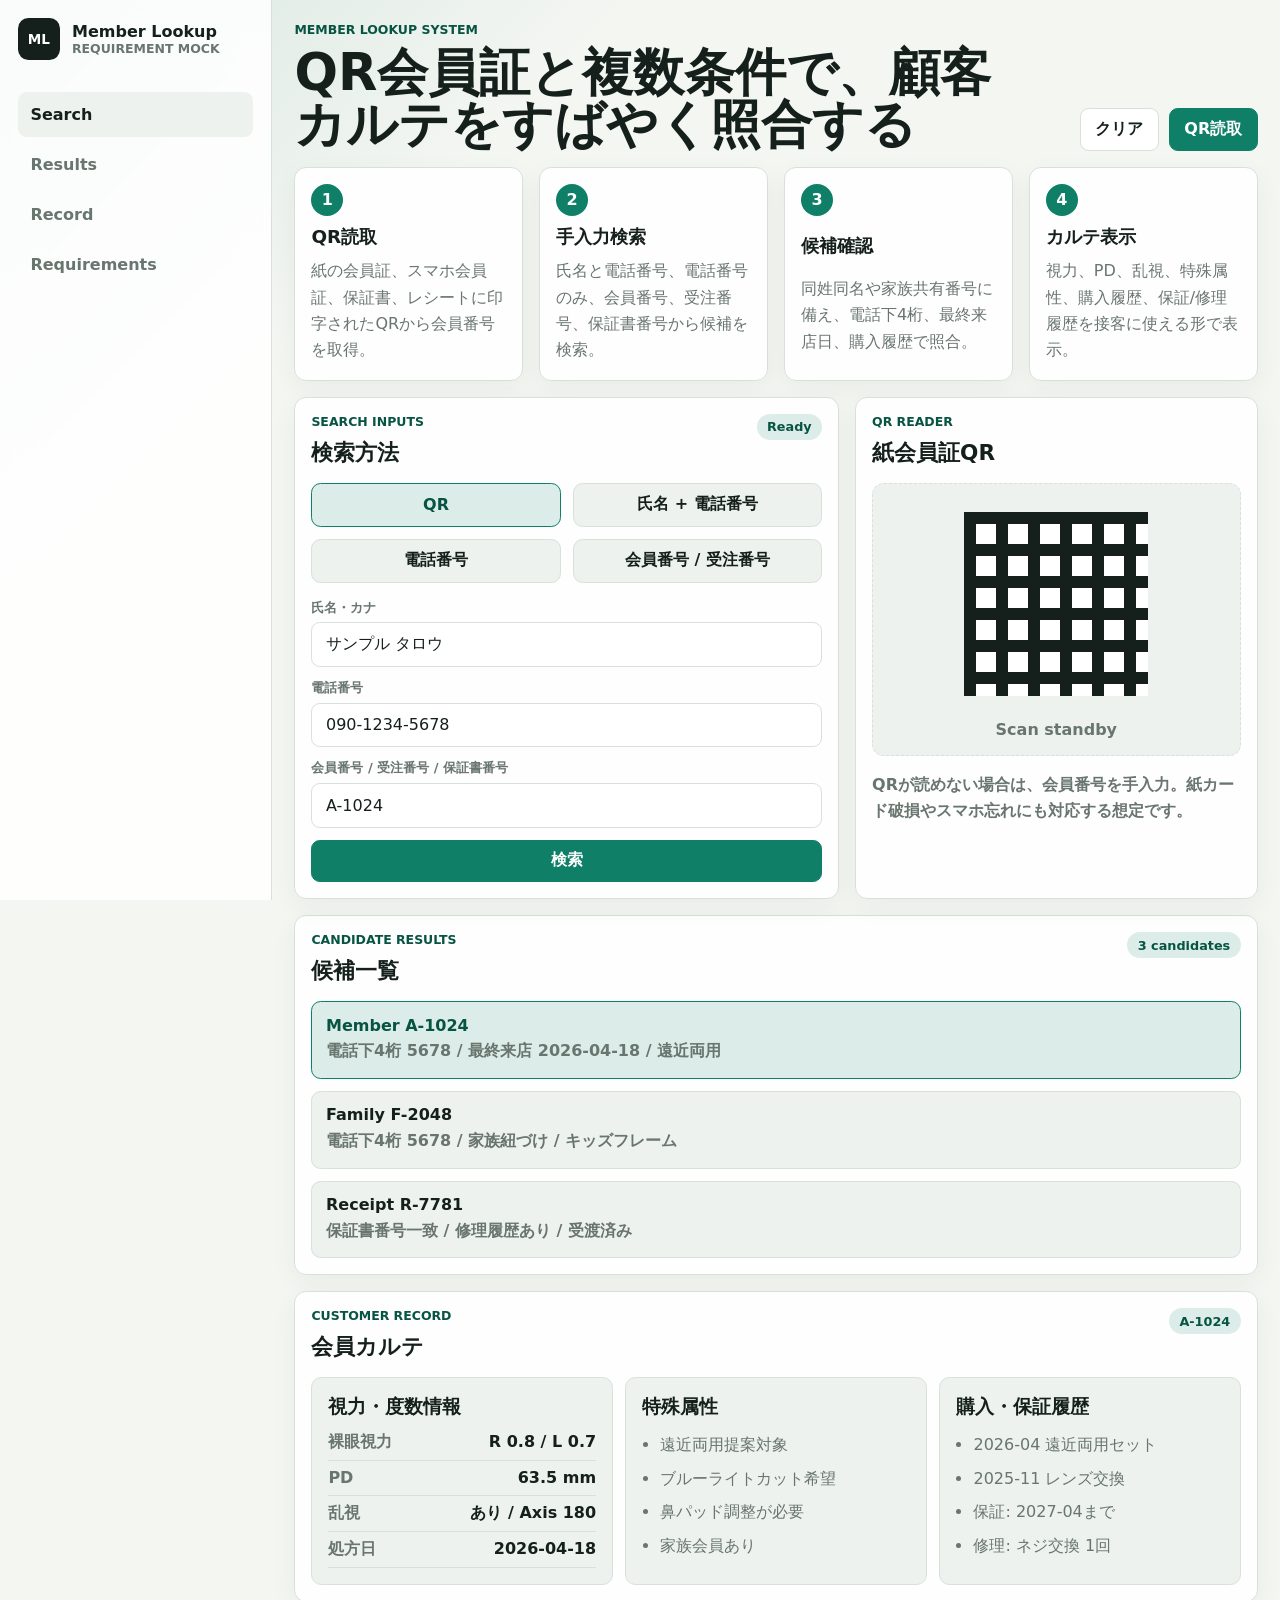
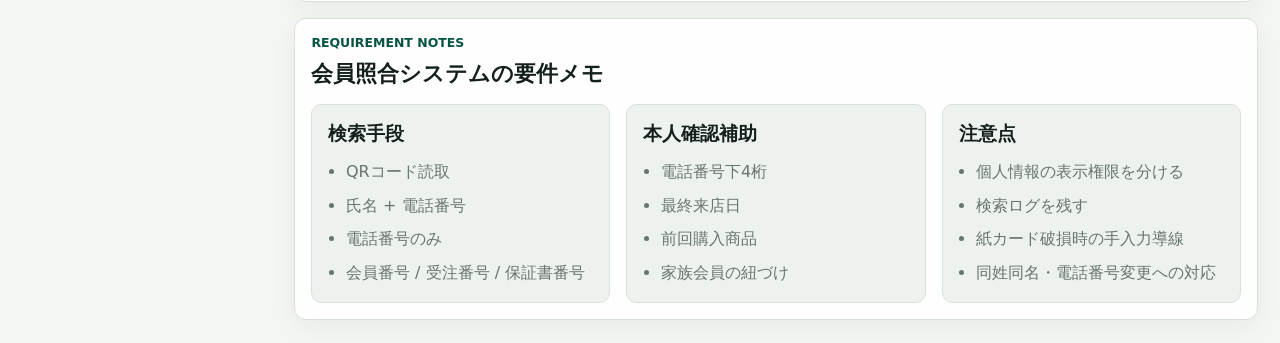
==== demos/member-lookup-system.html @ bf7d35b4 "Add member lookup system detail mock" ====
<!doctype html>
<html lang="ja">
  <head>
    <meta charset="UTF-8" />
    <meta name="viewport" content="width=device-width, initial-scale=1.0" />
    <meta
      name="description"
      content="Member lookup system mock for an optical store."
    />
    <title>Member Lookup System Mock</title>
    <link rel="stylesheet" href="../src/optical-demo.css" />
  </head>
  <body>
    <div class="app-frame">
      <aside class="side-panel">
        <a class="brand" href="optical-inventory.html">
          <span class="brand-mark">ML</span>
          <span>
            <strong>Member Lookup</strong>
            <small>Requirement mock</small>
          </span>
        </a>
        <nav class="side-nav" aria-label="Member lookup navigation">
          <a class="active" href="#search">Search</a>
          <a href="#results">Results</a>
          <a href="#record">Record</a>
          <a href="#requirements">Requirements</a>
        </nav>
      </aside>

      <main class="workspace">
        <header class="topbar detail-topbar">
          <div>
            <p class="eyebrow">Member lookup system</p>
            <h1>QR会員証と複数条件で、顧客カルテをすばやく照合する</h1>
          </div>
          <div class="top-actions">
            <button type="button" class="ghost-button" id="clearSearch">クリア</button>
            <button type="button" class="primary-button" id="scanQr">QR読取</button>
          </div>
        </header>

        <section class="system-flow" aria-label="Lookup flow">
          <article>
            <span>1</span>
            <strong>QR読取</strong>
            <p>紙の会員証、スマホ会員証、保証書、レシートに印字されたQRから会員番号を取得。</p>
          </article>
          <article>
            <span>2</span>
            <strong>手入力検索</strong>
            <p>氏名と電話番号、電話番号のみ、会員番号、受注番号、保証書番号から候補を検索。</p>
          </article>
          <article>
            <span>3</span>
            <strong>候補確認</strong>
            <p>同姓同名や家族共有番号に備え、電話下4桁、最終来店日、購入履歴で照合。</p>
          </article>
          <article>
            <span>4</span>
            <strong>カルテ表示</strong>
            <p>視力、PD、乱視、特殊属性、購入履歴、保証/修理履歴を接客に使える形で表示。</p>
          </article>
        </section>

        <section class="lookup-layout" id="search">
          <article class="panel lookup-panel">
            <div class="panel-heading">
              <div>
                <p class="eyebrow">Search inputs</p>
                <h2>検索方法</h2>
              </div>
              <span class="live-badge" id="lookupState">Ready</span>
            </div>
            <div class="search-mode-grid">
              <button type="button" class="active" data-mode="qr">QR</button>
              <button type="button" data-mode="name">氏名 + 電話番号</button>
              <button type="button" data-mode="phone">電話番号</button>
              <button type="button" data-mode="id">会員番号 / 受注番号</button>
            </div>
            <form class="lookup-form" id="lookupForm">
              <label>
                <span>氏名・カナ</span>
                <input name="name" value="サンプル タロウ" autocomplete="off" />
              </label>
              <label>
                <span>電話番号</span>
                <input name="phone" value="090-1234-5678" autocomplete="off" />
              </label>
              <label>
                <span>会員番号 / 受注番号 / 保証書番号</span>
                <input name="memberId" value="A-1024" autocomplete="off" />
              </label>
              <button type="submit" class="primary-button">検索</button>
            </form>
          </article>

          <article class="panel qr-reader-panel">
            <div class="panel-heading">
              <div>
                <p class="eyebrow">QR reader</p>
                <h2>紙会員証QR</h2>
              </div>
            </div>
            <div class="qr-scan-frame">
              <div class="qr-box large" aria-label="QR code mock"></div>
              <span id="scanLine">Scan standby</span>
            </div>
            <p class="helper-text">QRが読めない場合は、会員番号を手入力。紙カード破損やスマホ忘れにも対応する想定です。</p>
          </article>
        </section>

        <section class="panel results-panel" id="results">
          <div class="panel-heading">
            <div>
              <p class="eyebrow">Candidate results</p>
              <h2>候補一覧</h2>
            </div>
            <span class="live-badge" id="resultCount">3 candidates</span>
          </div>
          <div class="candidate-list">
            <button type="button" class="candidate-card active" data-member="A-1024">
              <strong>Member A-1024</strong>
              <span>電話下4桁 5678 / 最終来店 2026-04-18 / 遠近両用</span>
            </button>
            <button type="button" class="candidate-card" data-member="F-2048">
              <strong>Family F-2048</strong>
              <span>電話下4桁 5678 / 家族紐づけ / キッズフレーム</span>
            </button>
            <button type="button" class="candidate-card" data-member="R-7781">
              <strong>Receipt R-7781</strong>
              <span>保証書番号一致 / 修理履歴あり / 受渡済み</span>
            </button>
          </div>
        </section>

        <section class="panel member-record-panel" id="record">
          <div class="panel-heading">
            <div>
              <p class="eyebrow">Customer record</p>
              <h2>会員カルテ</h2>
            </div>
            <span class="live-badge" id="selectedMember">A-1024</span>
          </div>
          <div class="record-grid">
            <article>
              <h3>視力・度数情報</h3>
              <dl class="member-spec">
                <div><dt>裸眼視力</dt><dd>R 0.8 / L 0.7</dd></div>
                <div><dt>PD</dt><dd>63.5 mm</dd></div>
                <div><dt>乱視</dt><dd>あり / Axis 180</dd></div>
                <div><dt>処方日</dt><dd>2026-04-18</dd></div>
              </dl>
            </article>
            <article>
              <h3>特殊属性</h3>
              <ul class="attribute-list">
                <li>遠近両用提案対象</li>
                <li>ブルーライトカット希望</li>
                <li>鼻パッド調整が必要</li>
                <li>家族会員あり</li>
              </ul>
            </article>
            <article>
              <h3>購入・保証履歴</h3>
              <ul class="attribute-list">
                <li>2026-04 遠近両用セット</li>
                <li>2025-11 レンズ交換</li>
                <li>保証: 2027-04まで</li>
                <li>修理: ネジ交換 1回</li>
              </ul>
            </article>
          </div>
        </section>

        <section class="panel requirements-panel" id="requirements">
          <div class="panel-heading">
            <div>
              <p class="eyebrow">Requirement notes</p>
              <h2>会員照合システムの要件メモ</h2>
            </div>
          </div>
          <div class="requirements-grid">
            <article>
              <h3>検索手段</h3>
              <ul>
                <li>QRコード読取</li>
                <li>氏名 + 電話番号</li>
                <li>電話番号のみ</li>
                <li>会員番号 / 受注番号 / 保証書番号</li>
              </ul>
            </article>
            <article>
              <h3>本人確認補助</h3>
              <ul>
                <li>電話番号下4桁</li>
                <li>最終来店日</li>
                <li>前回購入商品</li>
                <li>家族会員の紐づけ</li>
              </ul>
            </article>
            <article>
              <h3>注意点</h3>
              <ul>
                <li>個人情報の表示権限を分ける</li>
                <li>検索ログを残す</li>
                <li>紙カード破損時の手入力導線</li>
                <li>同姓同名・電話番号変更への対応</li>
              </ul>
            </article>
          </div>
        </section>
      </main>
    </div>

    <script src="../src/member-lookup-system.js"></script>
  </body>
</html>
---- src/optical-demo.css ----
:root {
  --bg: #f4f6f2;
  --panel: #ffffff;
  --panel-soft: #edf2ee;
  --ink: #15201c;
  --muted: #69756f;
  --line: #d8e0da;
  --green: #0f8067;
  --green-dark: #075443;
  --blue: #315f9a;
  --amber: #c48727;
  --red: #c95f4d;
  --shadow: 0 18px 50px rgba(21, 32, 28, 0.12);
}

* {
  box-sizing: border-box;
}

body {
  margin: 0;
  min-height: 100vh;
  background:
    linear-gradient(135deg, rgba(15, 128, 103, 0.13), transparent 28rem),
    var(--bg);
  color: var(--ink);
  font-family:
    Inter, ui-sans-serif, system-ui, -apple-system, BlinkMacSystemFont, "Segoe UI",
    sans-serif;
}

a {
  color: inherit;
  text-decoration: none;
}

button {
  font: inherit;
}

.app-frame {
  display: grid;
  grid-template-columns: 17rem minmax(0, 1fr);
  min-height: 100vh;
}

.side-panel {
  position: sticky;
  top: 0;
  display: flex;
  flex-direction: column;
  gap: 2rem;
  height: 100vh;
  padding: 1.1rem;
  border-right: 1px solid var(--line);
  background: color-mix(in srgb, var(--panel) 86%, transparent);
  backdrop-filter: blur(18px);
}

.brand {
  display: flex;
  align-items: center;
  gap: 0.75rem;
}

.brand-mark {
  display: grid;
  place-items: center;
  width: 2.65rem;
  aspect-ratio: 1;
  border-radius: 0.65rem;
  background: var(--ink);
  color: white;
  font-size: 0.85rem;
  font-weight: 900;
}

.brand strong,
.brand small {
  display: block;
}

.brand small,
.eyebrow,
.kpi-grid span,
.flow-strip span,
.flow-strip small {
  color: var(--muted);
  font-size: 0.78rem;
  font-weight: 900;
  letter-spacing: 0;
  text-transform: uppercase;
}

.side-nav {
  display: grid;
  gap: 0.35rem;
}

.side-nav a {
  border-radius: 0.55rem;
  padding: 0.8rem;
  color: var(--muted);
  font-weight: 800;
}

.side-nav a:hover,
.side-nav a.active {
  background: var(--panel-soft);
  color: var(--ink);
}

.workspace {
  width: min(1240px, 100%);
  margin: 0 auto;
  padding: 1.4rem;
}

.topbar {
  display: flex;
  align-items: center;
  justify-content: space-between;
  gap: 1rem;
  margin-bottom: 1rem;
}

.topbar h1 {
  max-width: 46rem;
  margin: 0;
  font-size: clamp(1.8rem, 4vw, 3.6rem);
  line-height: 1.02;
}

.eyebrow {
  margin: 0 0 0.55rem;
  color: var(--green-dark);
}

.top-actions {
  display: flex;
  gap: 0.65rem;
}

.primary-button,
.ghost-button,
.icon-button {
  min-height: 2.65rem;
  border: 1px solid var(--line);
  border-radius: 0.55rem;
  padding: 0 0.9rem;
  background: var(--panel);
  color: var(--ink);
  cursor: pointer;
  font-weight: 900;
}

.primary-button {
  border-color: var(--green);
  background: var(--green);
  color: white;
}

.icon-button {
  width: 2.65rem;
  padding: 0;
  font-size: 1.4rem;
}

.module-map,
.kpi-grid,
.dashboard-grid,
.system-flow,
.ticket-lab,
.lookup-layout,
.record-grid,
.requirements-grid {
  display: grid;
  gap: 1rem;
}

.module-map {
  grid-template-columns: repeat(4, minmax(0, 1fr));
  margin-bottom: 1rem;
}

.system-flow {
  grid-template-columns: repeat(4, minmax(0, 1fr));
  margin-bottom: 1rem;
}

.module-map article,
.system-flow article,
.kpi-grid article,
.panel {
  border: 1px solid var(--line);
  border-radius: 0.75rem;
  background: color-mix(in srgb, var(--panel) 94%, transparent);
  box-shadow: 0 8px 26px rgba(21, 32, 28, 0.05);
}

.module-map article {
  display: grid;
  gap: 0.35rem;
  padding: 1rem;
}

.system-flow article {
  display: grid;
  gap: 0.55rem;
  min-height: 12rem;
  padding: 1rem;
}

.module-map strong,
.system-flow strong {
  font-size: 1.15rem;
}

.system-flow span {
  display: grid;
  place-items: center;
  width: 2rem;
  aspect-ratio: 1;
  border-radius: 50%;
  background: var(--green);
  color: white;
  font-weight: 900;
}

.system-flow p {
  margin: 0;
  color: var(--muted);
  line-height: 1.65;
}

.kpi-grid {
  grid-template-columns: repeat(4, minmax(0, 1fr));
}

.kpi-grid article {
  display: grid;
  gap: 0.3rem;
  padding: 1rem;
}

.kpi-grid strong {
  font-size: clamp(1.45rem, 3vw, 2rem);
}

.kpi-grid small {
  color: var(--green-dark);
  font-weight: 800;
}

.dashboard-grid {
  grid-template-columns: minmax(0, 1.4fr) minmax(18rem, 0.8fr);
  margin-top: 1rem;
}

.ticket-lab {
  grid-template-columns: minmax(0, 0.9fr) minmax(20rem, 1.1fr) minmax(18rem, 0.8fr);
}

.lookup-layout {
  grid-template-columns: minmax(0, 1.15fr) minmax(18rem, 0.85fr);
  margin-bottom: 1rem;
}

.panel {
  padding: 1rem;
}

.panel.wide,
.queue-panel,
.inventory-panel {
  grid-column: span 1;
}

.panel-heading {
  display: flex;
  align-items: start;
  justify-content: space-between;
  gap: 1rem;
  margin-bottom: 1rem;
}

.panel-heading h2 {
  margin: 0;
  font-size: 1.35rem;
}

.order-board {
  display: grid;
  gap: 0.75rem;
}

.ticket-layout,
.member-card {
  display: grid;
  grid-template-columns: minmax(0, 0.85fr) minmax(0, 1.15fr);
  gap: 0.85rem;
}

.ticket-card,
.call-list button,
.mail-format {
  border: 1px solid var(--line);
  border-radius: 0.6rem;
  background: var(--panel-soft);
}

.ticket-card {
  display: grid;
  gap: 0.35rem;
  padding: 1rem;
}

.ticket-card span,
.mail-format span {
  color: var(--muted);
  font-size: 0.78rem;
  font-weight: 900;
  text-transform: uppercase;
}

.ticket-card strong {
  font-size: clamp(2.2rem, 5vw, 3.3rem);
}

.call-list {
  display: grid;
  gap: 0.65rem;
}

.call-list button {
  min-height: 3.1rem;
  color: var(--green-dark);
  cursor: pointer;
  font-weight: 900;
}

.live-badge {
  display: inline-flex;
  align-items: center;
  border-radius: 999px;
  padding: 0.35rem 0.65rem;
  background: rgba(15, 128, 103, 0.14);
  color: var(--green-dark);
  font-size: 0.8rem;
  font-weight: 900;
}

.detail-topbar {
  align-items: end;
}

.device-button {
  display: grid;
  place-items: center;
  width: 100%;
  min-height: 11rem;
  border: 0;
  border-radius: 1rem;
  background:
    radial-gradient(circle at 50% 35%, rgba(255, 255, 255, 0.34), transparent 4rem),
    linear-gradient(180deg, #14977a, var(--green-dark));
  color: white;
  cursor: pointer;
  box-shadow: inset 0 -10px 0 rgba(0, 0, 0, 0.14), var(--shadow);
}

.device-button span {
  font-size: 0.78rem;
  font-weight: 900;
  opacity: 0.78;
}

.device-button strong {
  font-size: 1.35rem;
}

.device-spec-grid {
  display: grid;
  gap: 0.65rem;
  margin-top: 1rem;
}

.device-spec-grid div,
.now-ticket,
.event-log li {
  border: 1px solid var(--line);
  border-radius: 0.6rem;
  padding: 0.75rem;
  background: var(--panel-soft);
}

.device-spec-grid span,
.now-ticket span {
  display: block;
  margin-bottom: 0.25rem;
  color: var(--muted);
  font-size: 0.76rem;
  font-weight: 900;
  text-transform: uppercase;
}

.event-log {
  display: grid;
  gap: 0.65rem;
  max-height: 24rem;
  overflow: auto;
  margin: 0;
  padding: 0;
  list-style: none;
}

.event-log li {
  display: grid;
  grid-template-columns: 3.5rem minmax(0, 1fr);
  gap: 0.7rem;
}

.event-log time {
  color: var(--green-dark);
  font-weight: 900;
}

.event-log span {
  color: var(--muted);
  line-height: 1.55;
}

.now-ticket strong {
  display: block;
  font-size: clamp(2.3rem, 6vw, 4rem);
}

.call-actions {
  display: grid;
  grid-template-columns: 1fr 1fr;
  gap: 0.65rem;
  margin: 1rem 0;
}

.announcement {
  margin: 0;
  border-radius: 0.6rem;
  padding: 0.85rem;
  background: var(--panel-soft);
  color: var(--muted);
  line-height: 1.65;
}

.requirements-panel {
  margin-top: 1rem;
}

.lookup-form,
.search-mode-grid,
.candidate-list,
.record-grid {
  display: grid;
  gap: 0.75rem;
}

.search-mode-grid {
  grid-template-columns: repeat(2, minmax(0, 1fr));
  margin-bottom: 1rem;
}

.search-mode-grid button,
.candidate-card {
  border: 1px solid var(--line);
  border-radius: 0.6rem;
  background: var(--panel-soft);
  color: var(--ink);
  cursor: pointer;
  font-weight: 900;
}

.search-mode-grid button {
  min-height: 2.75rem;
  padding: 0 0.75rem;
}

.search-mode-grid button.active,
.candidate-card.active {
  border-color: var(--green);
  background: rgba(15, 128, 103, 0.14);
  color: var(--green-dark);
}

.lookup-form label {
  display: grid;
  gap: 0.35rem;
}

.lookup-form span {
  color: var(--muted);
  font-size: 0.82rem;
  font-weight: 900;
}

.lookup-form input {
  min-height: 2.8rem;
  border: 1px solid var(--line);
  border-radius: 0.55rem;
  padding: 0 0.85rem;
  background: var(--panel);
  color: var(--ink);
  font: inherit;
}

.qr-scan-frame {
  display: grid;
  gap: 0.75rem;
  place-items: center;
  border: 1px dashed var(--line);
  border-radius: 0.75rem;
  padding: 1rem;
  background: var(--panel-soft);
}

.qr-box.large {
  width: min(100%, 13rem);
}

.qr-scan-frame span,
.helper-text {
  color: var(--muted);
  font-weight: 800;
}

.helper-text {
  margin: 1rem 0 0;
  line-height: 1.65;
}

.results-panel,
.member-record-panel {
  margin-bottom: 1rem;
}

.candidate-card {
  display: grid;
  gap: 0.3rem;
  padding: 0.85rem;
  text-align: left;
}

.candidate-card span {
  color: var(--muted);
  font-weight: 700;
  line-height: 1.55;
}

.record-grid {
  grid-template-columns: repeat(3, minmax(0, 1fr));
}

.record-grid article {
  border: 1px solid var(--line);
  border-radius: 0.65rem;
  padding: 1rem;
  background: var(--panel-soft);
}

.record-grid h3 {
  margin: 0 0 0.75rem;
}

.attribute-list {
  display: grid;
  gap: 0.45rem;
  margin: 0;
  padding-left: 1.1rem;
  color: var(--muted);
  line-height: 1.65;
}

.requirements-grid {
  grid-template-columns: repeat(3, minmax(0, 1fr));
}

.requirements-grid article {
  border: 1px solid var(--line);
  border-radius: 0.65rem;
  padding: 1rem;
  background: var(--panel-soft);
}

.requirements-grid h3 {
  margin: 0 0 0.75rem;
}

.requirements-grid ul {
  display: grid;
  gap: 0.45rem;
  margin: 0;
  padding-left: 1.1rem;
  color: var(--muted);
  line-height: 1.65;
}

.member-card {
  align-items: center;
}

.qr-box {
  aspect-ratio: 1;
  border-radius: 0.6rem;
  background:
    linear-gradient(90deg, var(--ink) 12px, transparent 12px) 0 0 / 32px 32px,
    linear-gradient(var(--ink) 12px, transparent 12px) 0 0 / 32px 32px,
    var(--panel);
  border: 0.8rem solid var(--panel-soft);
}

.member-spec {
  display: grid;
  gap: 0.45rem;
  margin: 0.7rem 0 0;
}

.member-spec div {
  display: flex;
  justify-content: space-between;
  gap: 0.8rem;
  border-bottom: 1px solid var(--line);
  padding-bottom: 0.45rem;
}

.member-spec dt {
  color: var(--muted);
  font-weight: 800;
}

.member-spec dd {
  margin: 0;
  text-align: right;
  font-weight: 800;
}

.order-board div,
.memo-card {
  border: 1px solid var(--line);
  border-radius: 0.6rem;
  padding: 0.85rem;
  background: var(--panel-soft);
}

.order-board strong,
.memo-card strong {
  display: block;
  margin: 0.4rem 0 0.25rem;
}

.order-board p,
.memo-card p {
  margin: 0;
  color: var(--muted);
  line-height: 1.6;
}

.status,
.pill {
  display: inline-flex;
  border-radius: 999px;
  padding: 0.32rem 0.55rem;
  font-size: 0.76rem;
  font-weight: 900;
}

.waiting {
  background: rgba(49, 95, 154, 0.13);
  color: var(--blue);
}

.progress,
.warn {
  background: rgba(196, 135, 39, 0.16);
  color: var(--amber);
}

.ready,
.ok {
  background: rgba(15, 128, 103, 0.14);
  color: var(--green-dark);
}

.danger {
  background: rgba(201, 95, 77, 0.15);
  color: var(--red);
}

.purchase-list {
  display: grid;
  gap: 0.65rem;
  margin: 0;
  padding: 0;
  list-style: none;
}

.purchase-list li {
  display: flex;
  justify-content: space-between;
  gap: 1rem;
  border-bottom: 1px solid var(--line);
  padding-bottom: 0.65rem;
}

.purchase-list span {
  color: var(--muted);
}

.mail-format {
  margin-top: 1rem;
  padding: 0.85rem;
}

.mail-format p {
  margin: 0.3rem 0 0;
  color: var(--muted);
  line-height: 1.6;
}

.inventory-panel {
  grid-column: 1 / -1;
}

.inventory-tabs {
  display: flex;
  flex-wrap: wrap;
  gap: 0.5rem;
  margin-bottom: 1rem;
}

.inventory-tabs button {
  min-height: 2.25rem;
  border: 1px solid var(--line);
  border-radius: 999px;
  padding: 0 0.75rem;
  background: var(--panel);
  color: var(--muted);
  cursor: pointer;
  font-weight: 900;
}

.inventory-tabs button.active {
  border-color: var(--green);
  background: var(--green);
  color: white;
}

.table-wrap {
  overflow-x: auto;
}

table {
  width: 100%;
  border-collapse: collapse;
  min-width: 42rem;
}

th,
td {
  border-bottom: 1px solid var(--line);
  padding: 0.85rem 0.65rem;
  text-align: left;
}

th {
  color: var(--muted);
  font-size: 0.82rem;
  text-transform: uppercase;
}

@media (max-width: 900px) {
  .app-frame {
    display: block;
  }

  .side-panel {
    position: static;
    height: auto;
    border-right: 0;
    border-bottom: 1px solid var(--line);
  }

  .side-nav {
    grid-template-columns: repeat(5, minmax(max-content, 1fr));
    overflow-x: auto;
  }

  .topbar {
    align-items: stretch;
    flex-direction: column;
  }

  .module-map,
  .system-flow,
  .kpi-grid,
  .dashboard-grid,
  .ticket-lab,
  .lookup-layout,
  .record-grid,
  .requirements-grid,
  .ticket-layout,
  .member-card {
    grid-template-columns: 1fr;
  }
}

@media (max-width: 560px) {
  .workspace,
  .side-panel {
    padding: 1rem;
  }

  .top-actions {
    display: grid;
    grid-template-columns: auto 1fr;
  }
}
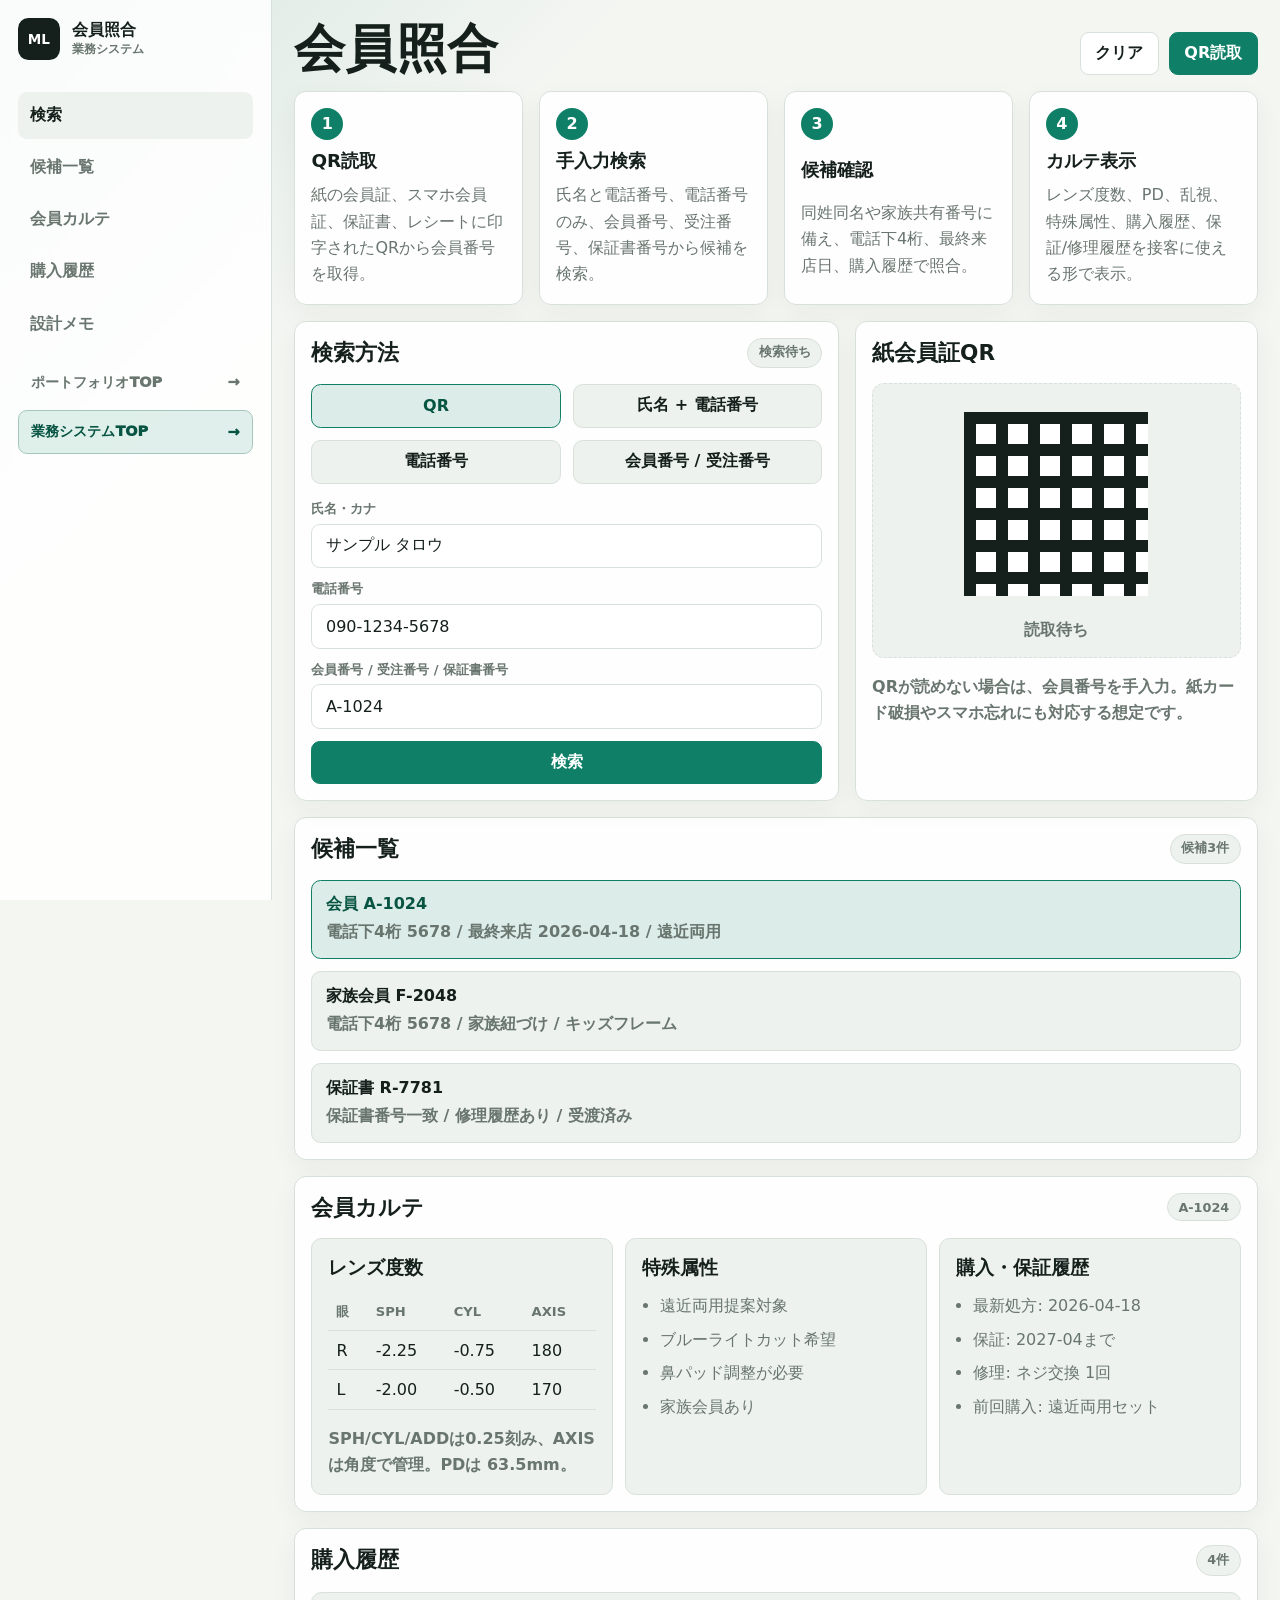
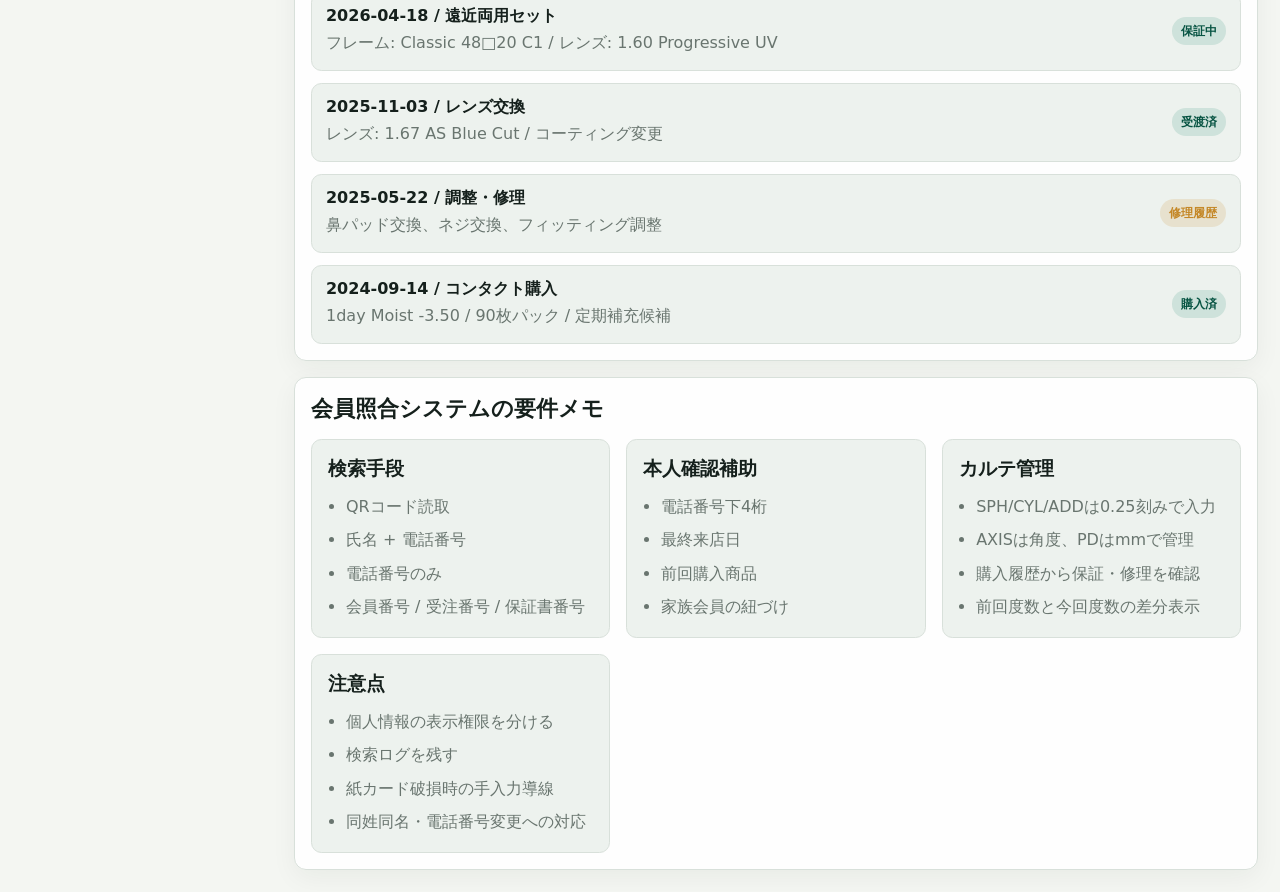
==== commit 412d7138: "Simplify member lookup headings" ====
--- a/demos/member-lookup-system.html
+++ b/demos/member-lookup-system.html
@@ -5,9 +5,9 @@
     <meta name="viewport" content="width=device-width, initial-scale=1.0" />
     <meta
       name="description"
-      content="Member lookup system mock for an optical store."
+      content="眼鏡店向けの会員照合画面。QR会員証、氏名、電話番号、会員番号から顧客カルテを確認する。"
     />
-    <title>Member Lookup System Mock</title>
+    <title>会員照合</title>
     <link rel="stylesheet" href="../src/optical-demo.css" />
   </head>
   <body>
@@ -16,23 +16,27 @@
         <a class="brand" href="optical-inventory.html">
           <span class="brand-mark">ML</span>
           <span>
-            <strong>Member Lookup</strong>
-            <small>Requirement mock</small>
+            <strong>会員照合</strong>
+            <small>業務システム</small>
           </span>
         </a>
-        <nav class="side-nav" aria-label="Member lookup navigation">
-          <a class="active" href="#search">Search</a>
-          <a href="#results">Results</a>
-          <a href="#record">Record</a>
-          <a href="#requirements">Requirements</a>
+        <nav class="side-nav" aria-label="会員照合ナビゲーション">
+          <a class="active" href="#search">検索</a>
+          <a href="#results">候補一覧</a>
+          <a href="#record">会員カルテ</a>
+          <a href="#history">購入履歴</a>
+          <a href="#requirements">設計メモ</a>
         </nav>
+        <div class="home-links" aria-label="戻りリンク">
+          <a href="../index.html">ポートフォリオTOP</a>
+          <a href="optical-inventory.html">業務システムTOP</a>
+        </div>
       </aside>
 
       <main class="workspace">
         <header class="topbar detail-topbar">
           <div>
-            <p class="eyebrow">Member lookup system</p>
-            <h1>QR会員証と複数条件で、顧客カルテをすばやく照合する</h1>
+            <h1>会員照合</h1>
           </div>
           <div class="top-actions">
             <button type="button" class="ghost-button" id="clearSearch">クリア</button>
@@ -40,7 +44,7 @@
           </div>
         </header>
 
-        <section class="system-flow" aria-label="Lookup flow">
+        <section class="system-flow" aria-label="会員照合の流れ">
           <article>
             <span>1</span>
             <strong>QR読取</strong>
@@ -59,7 +63,7 @@
           <article>
             <span>4</span>
             <strong>カルテ表示</strong>
-            <p>視力、PD、乱視、特殊属性、購入履歴、保証/修理履歴を接客に使える形で表示。</p>
+            <p>レンズ度数、PD、乱視、特殊属性、購入履歴、保証/修理履歴を接客に使える形で表示。</p>
           </article>
         </section>
 
@@ -67,10 +71,9 @@
           <article class="panel lookup-panel">
             <div class="panel-heading">
               <div>
-                <p class="eyebrow">Search inputs</p>
                 <h2>検索方法</h2>
               </div>
-              <span class="live-badge" id="lookupState">Ready</span>
+              <span class="live-badge" id="lookupState">検索待ち</span>
             </div>
             <div class="search-mode-grid">
               <button type="button" class="active" data-mode="qr">QR</button>
@@ -98,13 +101,12 @@
           <article class="panel qr-reader-panel">
             <div class="panel-heading">
               <div>
-                <p class="eyebrow">QR reader</p>
                 <h2>紙会員証QR</h2>
               </div>
             </div>
             <div class="qr-scan-frame">
-              <div class="qr-box large" aria-label="QR code mock"></div>
-              <span id="scanLine">Scan standby</span>
+              <div class="qr-box large" aria-label="QRコードの表示例"></div>
+              <span id="scanLine">読取待ち</span>
             </div>
             <p class="helper-text">QRが読めない場合は、会員番号を手入力。紙カード破損やスマホ忘れにも対応する想定です。</p>
           </article>
@@ -113,22 +115,21 @@
         <section class="panel results-panel" id="results">
           <div class="panel-heading">
             <div>
-              <p class="eyebrow">Candidate results</p>
               <h2>候補一覧</h2>
             </div>
-            <span class="live-badge" id="resultCount">3 candidates</span>
+            <span class="live-badge" id="resultCount">候補3件</span>
           </div>
           <div class="candidate-list">
             <button type="button" class="candidate-card active" data-member="A-1024">
-              <strong>Member A-1024</strong>
+              <strong>会員 A-1024</strong>
               <span>電話下4桁 5678 / 最終来店 2026-04-18 / 遠近両用</span>
             </button>
             <button type="button" class="candidate-card" data-member="F-2048">
-              <strong>Family F-2048</strong>
+              <strong>家族会員 F-2048</strong>
               <span>電話下4桁 5678 / 家族紐づけ / キッズフレーム</span>
             </button>
             <button type="button" class="candidate-card" data-member="R-7781">
-              <strong>Receipt R-7781</strong>
+              <strong>保証書 R-7781</strong>
               <span>保証書番号一致 / 修理履歴あり / 受渡済み</span>
             </button>
           </div>
@@ -137,20 +138,43 @@
         <section class="panel member-record-panel" id="record">
           <div class="panel-heading">
             <div>
-              <p class="eyebrow">Customer record</p>
               <h2>会員カルテ</h2>
             </div>
             <span class="live-badge" id="selectedMember">A-1024</span>
           </div>
           <div class="record-grid">
             <article>
-              <h3>視力・度数情報</h3>
-              <dl class="member-spec">
-                <div><dt>裸眼視力</dt><dd>R 0.8 / L 0.7</dd></div>
-                <div><dt>PD</dt><dd>63.5 mm</dd></div>
-                <div><dt>乱視</dt><dd>あり / Axis 180</dd></div>
-                <div><dt>処方日</dt><dd>2026-04-18</dd></div>
-              </dl>
+              <h3>レンズ度数</h3>
+              <div class="prescription-table-wrap">
+                <table class="prescription-table">
+                  <thead>
+                    <tr>
+                      <th>眼</th>
+                      <th>SPH</th>
+                      <th>CYL</th>
+                      <th>AXIS</th>
+                      <th>ADD</th>
+                    </tr>
+                  </thead>
+                  <tbody>
+                    <tr>
+                      <td>R</td>
+                      <td>-2.25</td>
+                      <td>-0.75</td>
+                      <td>180</td>
+                      <td>+1.50</td>
+                    </tr>
+                    <tr>
+                      <td>L</td>
+                      <td>-2.00</td>
+                      <td>-0.50</td>
+                      <td>170</td>
+                      <td>+1.50</td>
+                    </tr>
+                  </tbody>
+                </table>
+              </div>
+              <p class="helper-text">SPH/CYL/ADDは0.25刻み、AXISは角度で管理。PDは 63.5mm。</p>
             </article>
             <article>
               <h3>特殊属性</h3>
@@ -164,11 +188,50 @@
             <article>
               <h3>購入・保証履歴</h3>
               <ul class="attribute-list">
-                <li>2026-04 遠近両用セット</li>
-                <li>2025-11 レンズ交換</li>
+                <li>最新処方: 2026-04-18</li>
                 <li>保証: 2027-04まで</li>
                 <li>修理: ネジ交換 1回</li>
-              </ul>
+                <li>前回購入: 遠近両用セット</li>
+              </ul>
+            </article>
+          </div>
+        </section>
+
+        <section class="panel purchase-history-panel" id="history">
+          <div class="panel-heading">
+            <div>
+              <h2>購入履歴</h2>
+            </div>
+            <span class="live-badge">4件</span>
+          </div>
+          <div class="history-list">
+            <article>
+              <div>
+                <strong>2026-04-18 / 遠近両用セット</strong>
+                <p>フレーム: Classic 48□20 C1 / レンズ: 1.60 Progressive UV</p>
+              </div>
+              <span class="pill ok">保証中</span>
+            </article>
+            <article>
+              <div>
+                <strong>2025-11-03 / レンズ交換</strong>
+                <p>レンズ: 1.67 AS Blue Cut / コーティング変更</p>
+              </div>
+              <span class="pill ok">受渡済</span>
+            </article>
+            <article>
+              <div>
+                <strong>2025-05-22 / 調整・修理</strong>
+                <p>鼻パッド交換、ネジ交換、フィッティング調整</p>
+              </div>
+              <span class="pill warn">修理履歴</span>
+            </article>
+            <article>
+              <div>
+                <strong>2024-09-14 / コンタクト購入</strong>
+                <p>1day Moist -3.50 / 90枚パック / 定期補充候補</p>
+              </div>
+              <span class="pill ok">購入済</span>
             </article>
           </div>
         </section>
@@ -176,7 +239,6 @@
         <section class="panel requirements-panel" id="requirements">
           <div class="panel-heading">
             <div>
-              <p class="eyebrow">Requirement notes</p>
               <h2>会員照合システムの要件メモ</h2>
             </div>
           </div>
@@ -200,6 +262,15 @@
               </ul>
             </article>
             <article>
+              <h3>カルテ管理</h3>
+              <ul>
+                <li>SPH/CYL/ADDは0.25刻みで入力</li>
+                <li>AXISは角度、PDはmmで管理</li>
+                <li>購入履歴から保証・修理を確認</li>
+                <li>前回度数と今回度数の差分表示</li>
+              </ul>
+            </article>
+            <article>
               <h3>注意点</h3>
               <ul>
                 <li>個人情報の表示権限を分ける</li>
--- a/src/optical-demo.css
+++ b/src/optical-demo.css
@@ -38,6 +38,22 @@
   font: inherit;
 }
 
+a[href],
+button,
+label:has(input),
+select {
+  -webkit-tap-highlight-color: rgba(15, 128, 103, 0.18);
+}
+
+a[href]:focus-visible,
+button:focus-visible,
+input:focus-visible,
+select:focus-visible,
+textarea:focus-visible {
+  outline: 3px solid rgba(49, 95, 154, 0.34);
+  outline-offset: 3px;
+}
+
 .app-frame {
   display: grid;
   grid-template-columns: 17rem minmax(0, 1fr);
@@ -97,17 +113,71 @@
   gap: 0.35rem;
 }
 
+.home-links {
+  display: grid;
+  gap: 0.35rem;
+  margin-top: -1.2rem;
+}
+
+.home-links a {
+  display: flex;
+  align-items: center;
+  justify-content: space-between;
+  gap: 0.75rem;
+  min-height: 2.75rem;
+  border: 1px solid transparent;
+  border-radius: 0.55rem;
+  padding: 0 0.8rem;
+  background: transparent;
+  color: var(--muted);
+  font-size: 0.9rem;
+  font-weight: 950;
+  transition:
+    border-color 160ms ease,
+    background 160ms ease,
+    box-shadow 160ms ease,
+    transform 160ms ease;
+}
+
+.home-links a:first-child {
+  color: var(--muted);
+}
+
+.home-links a + a {
+  border-color: color-mix(in srgb, var(--green) 26%, var(--line));
+  background: rgba(15, 128, 103, 0.12);
+  color: var(--green-dark);
+}
+
+.home-links a::after {
+  content: "→";
+}
+
+.home-links a:hover {
+  border-color: var(--green);
+  background: rgba(15, 128, 103, 0.1);
+  transform: translateX(2px);
+}
+
 .side-nav a {
   border-radius: 0.55rem;
   padding: 0.8rem;
   color: var(--muted);
   font-weight: 800;
+  transition:
+    background 160ms ease,
+    color 160ms ease,
+    transform 160ms ease;
 }
 
 .side-nav a:hover,
 .side-nav a.active {
   background: var(--panel-soft);
   color: var(--ink);
+}
+
+.side-nav a:hover {
+  transform: translateX(2px);
 }
 
 .workspace {
@@ -129,6 +199,14 @@
   margin: 0;
   font-size: clamp(1.8rem, 4vw, 3.6rem);
   line-height: 1.02;
+}
+
+.topbar-lead {
+  max-width: 43rem;
+  margin: 0.85rem 0 0;
+  color: var(--muted);
+  font-weight: 750;
+  line-height: 1.75;
 }
 
 .eyebrow {
@@ -152,6 +230,12 @@
   color: var(--ink);
   cursor: pointer;
   font-weight: 900;
+  transition:
+    border-color 160ms ease,
+    background 160ms ease,
+    color 160ms ease,
+    box-shadow 160ms ease,
+    transform 160ms ease;
 }
 
 .primary-button {
@@ -160,6 +244,20 @@
   color: white;
 }
 
+.primary-button:hover,
+.ghost-button:hover,
+.icon-button:hover {
+  transform: translateY(-1px);
+  box-shadow: 0 10px 22px rgba(21, 32, 28, 0.1);
+}
+
+.ghost-button:hover,
+.icon-button:hover {
+  border-color: var(--green);
+  background: rgba(15, 128, 103, 0.1);
+  color: var(--green-dark);
+}
+
 .icon-button {
   width: 2.65rem;
   padding: 0;
@@ -167,11 +265,27 @@
 }
 
 .module-map,
+.store-flow,
+.principle-hero,
+.roadmap-grid,
 .kpi-grid,
+.metric-controls,
+.work-summary-grid,
 .dashboard-grid,
 .system-flow,
 .ticket-lab,
 .lookup-layout,
+.prescription-layout,
+.sales-layout,
+.estimate-layout,
+.stock-task-layout,
+.stocktake-layout,
+.audit-table-layout,
+.analytics-layout,
+.work-board,
+.work-detail-layout,
+.frame-layout,
+.lens-layout,
 .record-grid,
 .requirements-grid {
   display: grid;
@@ -183,12 +297,144 @@
   margin-bottom: 1rem;
 }
 
+.store-flow {
+  grid-template-columns: repeat(6, minmax(0, 1fr));
+  margin-bottom: 1rem;
+  padding: 0.65rem;
+  border: 1px solid var(--line);
+  border-radius: 0.85rem;
+  background: color-mix(in srgb, var(--panel) 88%, transparent);
+  box-shadow: 0 8px 26px rgba(21, 32, 28, 0.05);
+}
+
+.principle-hero {
+  grid-template-columns: repeat(3, minmax(0, 1fr));
+  margin-bottom: 1rem;
+}
+
 .system-flow {
   grid-template-columns: repeat(4, minmax(0, 1fr));
   margin-bottom: 1rem;
 }
 
+.roadmap-section {
+  margin: 1rem 0;
+}
+
+.section-heading {
+  display: flex;
+  align-items: end;
+  justify-content: space-between;
+  gap: 1rem;
+  margin-bottom: 0.85rem;
+}
+
+.section-heading h2,
+.section-heading p {
+  margin: 0;
+}
+
+.section-heading h2 {
+  font-size: clamp(1.35rem, 2.5vw, 2rem);
+}
+
+.section-heading > p {
+  max-width: 30rem;
+  color: var(--muted);
+  font-weight: 750;
+  line-height: 1.65;
+}
+
+.roadmap-grid {
+  grid-template-columns: repeat(3, minmax(0, 1fr));
+}
+
+.roadmap-item {
+  display: grid;
+  align-content: start;
+  gap: 0.55rem;
+  min-height: 11.5rem;
+  padding: 1rem;
+  border: 1px solid var(--line);
+  border-radius: 0.75rem;
+  background: color-mix(in srgb, var(--panel) 94%, transparent);
+  box-shadow: 0 8px 26px rgba(21, 32, 28, 0.05);
+  transition:
+    border-color 160ms ease,
+    box-shadow 160ms ease,
+    transform 160ms ease;
+}
+
+.roadmap-item.is-ready {
+  border-color: color-mix(in srgb, var(--green) 28%, var(--line));
+  cursor: pointer;
+}
+
+.roadmap-item.is-ready:hover {
+  transform: translateY(-2px);
+  box-shadow: 0 16px 34px rgba(21, 32, 28, 0.1);
+}
+
+a.roadmap-item.is-ready::after {
+  align-self: end;
+  width: fit-content;
+  margin-top: 0.25rem;
+  border-radius: 999px;
+  padding: 0.28rem 0.62rem;
+  background: var(--green);
+  color: white;
+  content: "開く →";
+  font-size: 0.78rem;
+  font-weight: 950;
+}
+
+.roadmap-item:not(a) {
+  cursor: default;
+}
+
+.roadmap-item strong {
+  font-size: 1.05rem;
+  line-height: 1.35;
+}
+
+.roadmap-item small {
+  color: var(--muted);
+  font-weight: 750;
+  line-height: 1.55;
+}
+
+.roadmap-status {
+  width: fit-content;
+  border-radius: 999px;
+  padding: 0.25rem 0.55rem;
+  font-size: 0.72rem;
+  font-weight: 950;
+  letter-spacing: 0;
+}
+
+.status-detail {
+  background: color-mix(in srgb, var(--green) 16%, white);
+  color: var(--green-dark);
+}
+
+.status-draft {
+  background: color-mix(in srgb, var(--blue) 16%, white);
+  color: var(--blue);
+}
+
+.status-planned {
+  background: color-mix(in srgb, var(--amber) 18%, white);
+  color: #74470d;
+}
+
+.status-note {
+  background: var(--panel-soft);
+  color: var(--muted);
+}
+
 .module-map article,
+.store-flow article,
+.principle-hero article,
 .system-flow article,
 .kpi-grid article,
 .panel {
@@ -204,6 +450,80 @@
   padding: 1rem;
 }
 
+.store-flow article {
+  position: relative;
+  display: grid;
+  align-content: start;
+  gap: 0.45rem;
+  min-height: 9.5rem;
+  border: 1px solid transparent;
+  border-radius: 0.65rem;
+  padding: 0.9rem;
+  background: var(--panel);
+}
+
+.principle-hero article {
+  display: grid;
+  gap: 0.65rem;
+  min-height: 14rem;
+  padding: 1.2rem;
+}
+
+.principle-hero span {
+  color: var(--green-dark);
+  font-size: 0.82rem;
+  font-weight: 950;
+}
+
+.principle-hero strong {
+  font-size: 1.35rem;
+  line-height: 1.35;
+}
+
+.principle-hero p {
+  margin: 0;
+  color: var(--muted);
+  font-weight: 750;
+  line-height: 1.7;
+}
+
+.store-flow article:not(:last-child)::after {
+  position: absolute;
+  top: 50%;
+  right: -1rem;
+  z-index: 1;
+  width: 1.15rem;
+  height: 2px;
+  background: color-mix(in srgb, var(--green) 62%, var(--line));
+  content: "";
+  transform: translateY(-50%);
+}
+
+.store-flow article:not(:last-child)::before {
+  position: absolute;
+  top: 50%;
+  right: -1.03rem;
+  z-index: 2;
+  width: 0.42rem;
+  aspect-ratio: 1;
+  border-top: 2px solid color-mix(in srgb, var(--green) 62%, var(--line));
+  border-right: 2px solid color-mix(in srgb, var(--green) 62%, var(--line));
+  content: "";
+  transform: translateY(-50%) rotate(45deg);
+}
+
+.store-flow span {
+  color: var(--green-dark);
+  font-size: 0.78rem;
+  font-weight: 950;
+}
+
+.store-flow small {
+  color: var(--muted);
+  font-weight: 750;
+  line-height: 1.5;
+}
+
 .system-flow article {
   display: grid;
   gap: 0.55rem;
@@ -212,6 +532,7 @@
 }
 
 .module-map strong,
+.store-flow strong,
 .system-flow strong {
   font-size: 1.15rem;
 }
@@ -237,19 +558,69 @@
   grid-template-columns: repeat(4, minmax(0, 1fr));
 }
 
-.kpi-grid article {
+.metric-controls {
+  grid-template-columns: auto repeat(4, minmax(0, max-content));
+  align-items: center;
+  margin-bottom: 1rem;
+  border: 1px solid var(--line);
+  border-radius: 0.75rem;
+  padding: 0.8rem 1rem;
+  background: color-mix(in srgb, var(--panel) 94%, transparent);
+}
+
+.metric-controls span {
+  color: var(--muted);
+  font-size: 0.82rem;
+  font-weight: 950;
+}
+
+.metric-controls label {
+  display: inline-flex;
+  align-items: center;
+  gap: 0.45rem;
+  min-height: 2rem;
+  border: 1px solid var(--line);
+  border-radius: 999px;
+  padding: 0 0.65rem;
+  background: var(--panel-soft);
+  color: var(--ink);
+  cursor: pointer;
+  font-size: 0.86rem;
+  font-weight: 850;
+}
+
+.metric-controls input {
+  accent-color: var(--green);
+}
+
+.kpi-grid article,
+.work-summary-grid article {
   display: grid;
   gap: 0.3rem;
   padding: 1rem;
 }
 
-.kpi-grid strong {
+.kpi-grid strong,
+.work-summary-grid strong {
   font-size: clamp(1.45rem, 3vw, 2rem);
 }
 
-.kpi-grid small {
+.kpi-grid small,
+.work-summary-grid small {
   color: var(--green-dark);
   font-weight: 800;
+}
+
+.work-summary-grid {
+  grid-template-columns: repeat(4, minmax(0, 1fr));
+  margin-bottom: 1rem;
+}
+
+.work-summary-grid article {
+  border: 1px solid var(--line);
+  border-radius: 0.75rem;
+  background: color-mix(in srgb, var(--panel) 94%, transparent);
+  box-shadow: 0 8px 26px rgba(21, 32, 28, 0.05);
 }
 
 .dashboard-grid {
@@ -263,6 +634,49 @@
 
 .lookup-layout {
   grid-template-columns: minmax(0, 1.15fr) minmax(18rem, 0.85fr);
+  margin-bottom: 1rem;
+}
+
+.prescription-layout {
+  grid-template-columns: minmax(0, 1fr) minmax(18rem, 0.75fr);
+  margin-bottom: 1rem;
+}
+
+.sales-layout,
+.stock-task-layout {
+  grid-template-columns: minmax(0, 1fr) minmax(18rem, 0.75fr);
+  margin-bottom: 1rem;
+}
+
+.work-board {
+  grid-template-columns: repeat(4, minmax(0, 1fr));
+  margin-bottom: 1rem;
+}
+
+.work-detail-layout {
+  grid-template-columns: minmax(0, 1fr) minmax(18rem, 0.75fr);
+  margin-bottom: 1rem;
+}
+
+.stocktake-layout,
+.audit-table-layout,
+.analytics-layout {
+  grid-template-columns: minmax(0, 1fr) minmax(18rem, 0.75fr);
+  margin-bottom: 1rem;
+}
+
+.estimate-layout {
+  grid-template-columns: minmax(0, 1fr) minmax(18rem, 0.55fr);
+  margin-bottom: 1rem;
+}
+
+.frame-layout {
+  grid-template-columns: minmax(18rem, 0.95fr) minmax(18rem, 0.85fr) minmax(18rem, 0.8fr);
+  margin-bottom: 1rem;
+}
+
+.lens-layout {
+  grid-template-columns: minmax(18rem, 0.8fr) minmax(0, 1.2fr);
   margin-bottom: 1rem;
 }
 
@@ -274,6 +688,26 @@
 .queue-panel,
 .inventory-panel {
   grid-column: span 1;
+}
+
+.queue-panel {
+  order: 1;
+}
+
+.member-panel {
+  order: 2;
+}
+
+.purchase-panel {
+  order: 3;
+}
+
+.inventory-panel {
+  order: 4;
+}
+
+.panel.wide {
+  order: 5;
 }
 
 .panel-heading {
@@ -289,9 +723,14 @@
   font-size: 1.35rem;
 }
 
-.order-board {
+.order-board,
+.sales-insight-grid {
   display: grid;
   gap: 0.75rem;
+}
+
+.sales-insight-grid {
+  grid-template-columns: repeat(2, minmax(0, 1fr));
 }
 
 .ticket-layout,
@@ -337,17 +776,52 @@
   color: var(--green-dark);
   cursor: pointer;
   font-weight: 900;
+  transition:
+    border-color 160ms ease,
+    background 160ms ease,
+    transform 160ms ease;
+}
+
+.call-list button:hover {
+  border-color: var(--green);
+  background: rgba(15, 128, 103, 0.12);
+  transform: translateY(-1px);
 }
 
 .live-badge {
   display: inline-flex;
   align-items: center;
+  gap: 0.35rem;
   border-radius: 999px;
   padding: 0.35rem 0.65rem;
+  border: 1px solid var(--line);
+  background: var(--panel-soft);
+  color: var(--muted);
+  font-size: 0.8rem;
+  font-weight: 900;
+  white-space: nowrap;
+}
+
+a.live-badge {
+  border-color: var(--green);
   background: rgba(15, 128, 103, 0.14);
   color: var(--green-dark);
-  font-size: 0.8rem;
-  font-weight: 900;
+  cursor: pointer;
+  transition:
+    background 160ms ease,
+    box-shadow 160ms ease,
+    transform 160ms ease;
+}
+
+a.live-badge::after {
+  content: "→";
+}
+
+a.live-badge:hover {
+  background: var(--green);
+  color: white;
+  transform: translateY(-1px);
+  box-shadow: 0 10px 22px rgba(21, 32, 28, 0.1);
 }
 
 .detail-topbar {
@@ -369,6 +843,12 @@
   box-shadow: inset 0 -10px 0 rgba(0, 0, 0, 0.14), var(--shadow);
 }
 
+.device-button.compact {
+  min-height: 5.5rem;
+  margin-top: 1rem;
+  border-radius: 0.75rem;
+}
+
 .device-button span {
   font-size: 0.78rem;
   font-weight: 900;
@@ -476,6 +956,11 @@
   color: var(--ink);
   cursor: pointer;
   font-weight: 900;
+  transition:
+    border-color 160ms ease,
+    background 160ms ease,
+    box-shadow 160ms ease,
+    transform 160ms ease;
 }
 
 .search-mode-grid button {
@@ -490,6 +975,13 @@
   color: var(--green-dark);
 }
 
+.search-mode-grid button:hover,
+.candidate-card:hover {
+  border-color: var(--green);
+  transform: translateY(-1px);
+  box-shadow: 0 10px 22px rgba(21, 32, 28, 0.08);
+}
+
 .lookup-form label {
   display: grid;
   gap: 0.35rem;
@@ -511,7 +1003,415 @@
   font: inherit;
 }
 
-.qr-scan-frame {
+.customer-summary-card,
+.exam-step-list,
+.prescription-editor,
+.rx-side-note {
+  display: grid;
+  gap: 0.75rem;
+}
+
+.customer-summary-card {
+  border: 1px solid var(--line);
+  border-radius: 0.65rem;
+  padding: 1rem;
+  background: var(--panel-soft);
+}
+
+.customer-summary-card strong {
+  font-size: 1.15rem;
+}
+
+.exam-step-list {
+  grid-template-columns: repeat(2, minmax(0, 1fr));
+}
+
+.exam-step-list button {
+  min-height: 3rem;
+  border: 1px solid var(--line);
+  border-radius: 0.6rem;
+  background: var(--panel-soft);
+  color: var(--ink);
+  cursor: pointer;
+  font-weight: 900;
+  transition:
+    border-color 160ms ease,
+    background 160ms ease,
+    transform 160ms ease;
+}
+
+.exam-step-list button.active {
+  border-color: var(--green);
+  background: rgba(15, 128, 103, 0.14);
+  color: var(--green-dark);
+}
+
+.exam-step-list button:hover {
+  border-color: var(--green);
+  transform: translateY(-1px);
+}
+
+.prescription-input-panel {
+  margin-bottom: 1rem;
+}
+
+.prescription-editor {
+  grid-template-columns: minmax(0, 1fr) minmax(18rem, 0.45fr);
+  align-items: start;
+}
+
+.rx-edit-table input,
+.rx-side-note select,
+.rx-side-note textarea {
+  width: 100%;
+  min-height: 2.55rem;
+  border: 1px solid var(--line);
+  border-radius: 0.5rem;
+  padding: 0 0.65rem;
+  background: var(--panel);
+  color: var(--ink);
+  font: inherit;
+  font-weight: 800;
+}
+
+.rx-edit-table input {
+  min-width: 5.25rem;
+}
+
+.rx-side-note label {
+  display: grid;
+  gap: 0.35rem;
+}
+
+.rx-side-note span {
+  color: var(--muted);
+  font-size: 0.82rem;
+  font-weight: 900;
+}
+
+.rx-side-note textarea {
+  min-height: 7rem;
+  padding: 0.75rem;
+  resize: vertical;
+  line-height: 1.55;
+}
+
+.rx-total-card {
+  border: 1px solid var(--line);
+  border-radius: 0.65rem;
+  padding: 1rem;
+  background: var(--panel-soft);
+}
+
+.rx-total-card span,
+.rx-total-card strong {
+  display: block;
+}
+
+.rx-total-card strong {
+  margin-top: 0.25rem;
+  font-size: 1.65rem;
+}
+
+.payment-grid,
+.sales-filter-bar,
+.analytics-bars,
+.line-item-list,
+.allocation-list,
+.receipt-actions {
+  display: grid;
+  gap: 0.75rem;
+}
+
+.payment-grid {
+  grid-template-columns: 1fr;
+}
+
+.sales-filter-bar {
+  grid-template-columns: repeat(3, minmax(0, 1fr));
+  margin-bottom: 1rem;
+  border: 1px solid var(--line);
+  border-radius: 0.75rem;
+  padding: 1rem;
+  background: color-mix(in srgb, var(--panel) 94%, transparent);
+}
+
+.payment-grid label,
+.sales-filter-bar label,
+.discount-control {
+  display: grid;
+  gap: 0.35rem;
+}
+
+.payment-grid span,
+.sales-filter-bar span,
+.discount-control span {
+  color: var(--muted);
+  font-size: 0.82rem;
+  font-weight: 900;
+}
+
+.payment-grid input,
+.payment-grid select,
+.sales-filter-bar select,
+.discount-control input {
+  width: 100%;
+  min-height: 2.65rem;
+  border: 1px solid var(--line);
+  border-radius: 0.5rem;
+  padding: 0 0.65rem;
+  background: var(--panel);
+  color: var(--ink);
+  font: inherit;
+  font-weight: 800;
+}
+
+.analytics-bar {
+  display: grid;
+  gap: 0.55rem;
+  border: 1px solid var(--line);
+  border-radius: 0.65rem;
+  padding: 0.85rem;
+  background: var(--panel-soft);
+}
+
+.analytics-bar div {
+  display: flex;
+  align-items: center;
+  justify-content: space-between;
+  gap: 1rem;
+}
+
+.analytics-bar span {
+  color: var(--green-dark);
+  font-weight: 950;
+  white-space: nowrap;
+}
+
+.analytics-bar i {
+  display: block;
+  width: var(--bar-width);
+  height: 0.55rem;
+  border-radius: 999px;
+  background: var(--green);
+}
+
+.table-link {
+  color: var(--green-dark);
+  font-weight: 950;
+  text-decoration: underline;
+  text-underline-offset: 0.18rem;
+}
+
+.csv-preview {
+  min-height: 16rem;
+  overflow: auto;
+  margin: 0;
+  border: 1px solid var(--line);
+  border-radius: 0.65rem;
+  padding: 1rem;
+  background: #101916;
+  color: #dcebe5;
+  font-size: 0.85rem;
+  line-height: 1.65;
+}
+
+.line-item {
+  display: grid;
+  grid-template-columns: auto minmax(0, 1fr) auto;
+  gap: 0.75rem;
+  align-items: center;
+  border: 1px solid var(--line);
+  border-radius: 0.65rem;
+  padding: 0.85rem;
+  background: var(--panel-soft);
+  cursor: pointer;
+  transition:
+    border-color 160ms ease,
+    background 160ms ease,
+    box-shadow 160ms ease,
+    transform 160ms ease;
+}
+
+.line-item:hover {
+  border-color: var(--green);
+  transform: translateY(-1px);
+  box-shadow: 0 10px 22px rgba(21, 32, 28, 0.08);
+}
+
+.line-item input {
+  width: 1.1rem;
+  aspect-ratio: 1;
+}
+
+.line-item strong,
+.line-item small {
+  display: block;
+}
+
+.line-item small {
+  margin-top: 0.25rem;
+  color: var(--muted);
+  font-weight: 750;
+  line-height: 1.5;
+}
+
+.line-item em {
+  font-style: normal;
+  font-weight: 950;
+  white-space: nowrap;
+}
+
+.total-list {
+  display: grid;
+  gap: 0.65rem;
+  margin: 1rem 0 0;
+}
+
+.total-list div {
+  display: flex;
+  align-items: center;
+  justify-content: space-between;
+  gap: 1rem;
+  border-bottom: 1px solid var(--line);
+  padding-bottom: 0.55rem;
+}
+
+.total-list dt {
+  color: var(--muted);
+  font-weight: 900;
+}
+
+.total-list dd {
+  margin: 0;
+  font-size: 1.05rem;
+  font-weight: 950;
+}
+
+.total-list div:nth-child(3) dd {
+  color: var(--green-dark);
+  font-size: 1.65rem;
+}
+
+.allocation-list article {
+  border: 1px solid var(--line);
+  border-radius: 0.65rem;
+  padding: 0.85rem;
+  background: var(--panel-soft);
+}
+
+.allocation-list strong {
+  display: block;
+  margin: 0.45rem 0 0.25rem;
+}
+
+.allocation-list p {
+  margin: 0;
+  color: var(--muted);
+  line-height: 1.55;
+}
+
+.receipt-actions {
+  grid-template-columns: repeat(2, minmax(0, 1fr));
+}
+
+.work-column {
+  display: grid;
+  align-content: start;
+  gap: 0.75rem;
+  min-height: 22rem;
+  border: 1px solid var(--line);
+  border-radius: 0.75rem;
+  padding: 0.85rem;
+  background: color-mix(in srgb, var(--panel) 94%, transparent);
+  box-shadow: 0 8px 26px rgba(21, 32, 28, 0.05);
+}
+
+.column-heading {
+  display: flex;
+  align-items: center;
+  justify-content: space-between;
+  gap: 0.75rem;
+}
+
+.column-heading strong {
+  font-size: 1.05rem;
+}
+
+.work-card {
+  display: grid;
+  gap: 0.35rem;
+  width: 100%;
+  border: 1px solid var(--line);
+  border-radius: 0.65rem;
+  padding: 0.85rem;
+  background: var(--panel-soft);
+  color: var(--ink);
+  cursor: pointer;
+  text-align: left;
+  transition:
+    border-color 160ms ease,
+    background 160ms ease,
+    box-shadow 160ms ease,
+    transform 160ms ease;
+}
+
+.work-card.active {
+  border-color: var(--green);
+  background: rgba(15, 128, 103, 0.14);
+}
+
+.work-card:hover {
+  border-color: var(--green);
+  transform: translateY(-1px);
+  box-shadow: 0 10px 22px rgba(21, 32, 28, 0.08);
+}
+
+.work-card span,
+.work-card small {
+  color: var(--muted);
+  font-weight: 750;
+  line-height: 1.5;
+}
+
+.checklist-grid {
+  display: grid;
+  grid-template-columns: repeat(2, minmax(0, 1fr));
+  gap: 0.75rem;
+}
+
+.checklist-grid label {
+  display: flex;
+  align-items: center;
+  gap: 0.55rem;
+  border: 1px solid var(--line);
+  border-radius: 0.65rem;
+  padding: 0.85rem;
+  background: var(--panel-soft);
+  font-weight: 850;
+  line-height: 1.45;
+}
+
+.checklist-grid input {
+  width: 1rem;
+  aspect-ratio: 1;
+  flex: 0 0 auto;
+}
+
+.handoff-card {
+  display: grid;
+  gap: 0.75rem;
+  border: 1px solid var(--line);
+  border-radius: 0.65rem;
+  padding: 1rem;
+  background: var(--panel-soft);
+}
+
+.handoff-card strong {
+  font-size: 1.15rem;
+}
+
+.scan-device {
   display: grid;
   gap: 0.75rem;
   place-items: center;
@@ -519,6 +1419,115 @@
   border-radius: 0.75rem;
   padding: 1rem;
   background: var(--panel-soft);
+  text-align: center;
+}
+
+.scan-device strong {
+  font-size: clamp(1.25rem, 3vw, 1.85rem);
+}
+
+.scan-device p {
+  margin: 0;
+  color: var(--muted);
+  font-weight: 800;
+  line-height: 1.55;
+}
+
+.scan-actions,
+.unread-grid {
+  display: grid;
+  gap: 0.75rem;
+}
+
+.scan-actions {
+  grid-template-columns: repeat(3, minmax(0, 1fr));
+  margin-top: 1rem;
+}
+
+.scan-actions button.active {
+  border-color: var(--green);
+  background: rgba(15, 128, 103, 0.14);
+  color: var(--green-dark);
+}
+
+.scan-actions button {
+  transition:
+    border-color 160ms ease,
+    background 160ms ease,
+    transform 160ms ease;
+}
+
+.scan-actions button:hover {
+  border-color: var(--green);
+  transform: translateY(-1px);
+}
+
+.unread-grid {
+  grid-template-columns: repeat(4, minmax(0, 1fr));
+}
+
+.unread-grid article {
+  border: 1px solid var(--line);
+  border-radius: 0.65rem;
+  padding: 0.85rem;
+  background: var(--panel-soft);
+}
+
+.unread-grid article.read {
+  border-color: color-mix(in srgb, var(--green) 35%, var(--line));
+  background: rgba(15, 128, 103, 0.12);
+}
+
+.unread-grid strong,
+.unread-grid span {
+  display: block;
+}
+
+.unread-grid span {
+  margin-top: 0.35rem;
+  color: var(--muted);
+  font-weight: 750;
+  line-height: 1.5;
+}
+
+.function-map {
+  display: grid;
+  grid-template-columns: repeat(4, minmax(0, 1fr));
+  gap: 0.75rem;
+}
+
+.function-map article {
+  border: 1px solid var(--line);
+  border-radius: 0.65rem;
+  padding: 1rem;
+  background: var(--panel-soft);
+}
+
+.function-map span {
+  color: var(--green-dark);
+  font-size: 0.78rem;
+  font-weight: 950;
+}
+
+.function-map strong {
+  display: block;
+  margin: 0.35rem 0;
+}
+
+.function-map p {
+  margin: 0;
+  color: var(--muted);
+  line-height: 1.6;
+}
+
+.qr-scan-frame {
+  display: grid;
+  gap: 0.75rem;
+  place-items: center;
+  border: 1px dashed var(--line);
+  border-radius: 0.75rem;
+  padding: 1rem;
+  background: var(--panel-soft);
 }
 
 .qr-box.large {
@@ -537,7 +1546,8 @@
 }
 
 .results-panel,
-.member-record-panel {
+.member-record-panel,
+.purchase-history-panel {
   margin-bottom: 1rem;
 }
 
@@ -578,8 +1588,104 @@
   line-height: 1.65;
 }
 
+.prescription-table-wrap {
+  overflow-x: auto;
+}
+
+.prescription-table {
+  min-width: 22rem;
+}
+
+.prescription-table th,
+.prescription-table td {
+  padding: 0.6rem 0.5rem;
+}
+
+.history-list {
+  display: grid;
+  gap: 0.75rem;
+}
+
+.history-list article {
+  display: flex;
+  align-items: center;
+  justify-content: space-between;
+  gap: 1rem;
+  border: 1px solid var(--line);
+  border-radius: 0.65rem;
+  padding: 0.85rem;
+  background: var(--panel-soft);
+}
+
+.history-list strong {
+  display: block;
+  margin-bottom: 0.25rem;
+}
+
+.history-list p {
+  margin: 0;
+  color: var(--muted);
+  line-height: 1.55;
+}
+
+.frame-tag-card {
+  display: grid;
+  grid-template-columns: minmax(8rem, 0.55fr) minmax(0, 1fr);
+  gap: 0.9rem;
+  align-items: center;
+  border: 1px solid var(--line);
+  border-radius: 0.65rem;
+  padding: 0.85rem;
+  background: var(--panel-soft);
+}
+
+.frame-tag-card span,
+.stock-metrics span {
+  display: block;
+  margin-bottom: 0.25rem;
+  color: var(--muted);
+  font-size: 0.78rem;
+  font-weight: 900;
+  text-transform: uppercase;
+}
+
+.frame-tag-card strong {
+  display: block;
+  margin-bottom: 0.35rem;
+}
+
+.frame-tag-card p {
+  margin: 0;
+  color: var(--muted);
+  line-height: 1.55;
+}
+
+.stock-metrics {
+  display: grid;
+  grid-template-columns: repeat(2, minmax(0, 1fr));
+  gap: 0.75rem;
+}
+
+.stock-metrics div {
+  border: 1px solid var(--line);
+  border-radius: 0.65rem;
+  padding: 0.85rem;
+  background: var(--panel-soft);
+}
+
+.stock-metrics strong {
+  font-size: clamp(1.7rem, 4vw, 2.5rem);
+}
+
+.allocation-actions {
+  display: grid;
+  grid-template-columns: 1fr 1fr;
+  gap: 0.65rem;
+  margin-bottom: 1rem;
+}
+
 .requirements-grid {
-  grid-template-columns: repeat(3, minmax(0, 1fr));
+  grid-template-columns: repeat(auto-fit, minmax(15rem, 1fr));
 }
 
 .requirements-grid article {
@@ -642,6 +1748,7 @@
 }
 
 .order-board div,
+.sales-insight-grid div,
 .memo-card {
   border: 1px solid var(--line);
   border-radius: 0.6rem;
@@ -650,12 +1757,14 @@
 }
 
 .order-board strong,
+.sales-insight-grid strong,
 .memo-card strong {
   display: block;
   margin: 0.4rem 0 0.25rem;
 }
 
 .order-board p,
+.sales-insight-grid p,
 .memo-card p {
   margin: 0;
   color: var(--muted);
@@ -669,6 +1778,7 @@
   padding: 0.32rem 0.55rem;
   font-size: 0.76rem;
   font-weight: 900;
+  cursor: default;
 }
 
 .waiting {
@@ -744,6 +1854,66 @@
   color: var(--muted);
   cursor: pointer;
   font-weight: 900;
+  transition:
+    border-color 160ms ease,
+    background 160ms ease,
+    color 160ms ease,
+    transform 160ms ease;
+}
+
+.inventory-link-tab {
+  display: inline-flex;
+  align-items: center;
+  min-height: 2.25rem;
+  border: 1px solid var(--green);
+  border-radius: 999px;
+  padding: 0 0.75rem;
+  background: rgba(15, 128, 103, 0.14);
+  color: var(--green-dark);
+  font-weight: 900;
+  transition:
+    background 160ms ease,
+    color 160ms ease,
+    transform 160ms ease;
+}
+
+.inventory-link-tab::after {
+  margin-left: 0.35rem;
+  content: "→";
+}
+
+.inventory-tabs button:hover,
+.inventory-link-tab:hover {
+  border-color: var(--green);
+  transform: translateY(-1px);
+}
+
+.inventory-link-tab:hover {
+  background: var(--green);
+  color: white;
+}
+
+.alert-list {
+  display: grid;
+  gap: 0.75rem;
+}
+
+.alert-list article {
+  border: 1px solid var(--line);
+  border-radius: 0.65rem;
+  padding: 0.85rem;
+  background: var(--panel-soft);
+}
+
+.alert-list strong {
+  display: block;
+  margin: 0.45rem 0 0.25rem;
+}
+
+.alert-list p {
+  margin: 0;
+  color: var(--muted);
+  line-height: 1.55;
 }
 
 .inventory-tabs button.active {
@@ -792,22 +1962,77 @@
     overflow-x: auto;
   }
 
+  .home-links {
+    grid-template-columns: 1fr;
+    max-width: 22rem;
+    margin-top: -1rem;
+  }
+
   .topbar {
     align-items: stretch;
     flex-direction: column;
   }
 
   .module-map,
+  .store-flow,
+  .principle-hero,
+  .roadmap-grid,
   .system-flow,
   .kpi-grid,
+  .metric-controls,
+  .work-summary-grid,
   .dashboard-grid,
+  .sales-insight-grid,
   .ticket-lab,
   .lookup-layout,
+  .prescription-layout,
+  .prescription-editor,
+  .sales-layout,
+  .estimate-layout,
+  .stock-task-layout,
+  .stocktake-layout,
+  .audit-table-layout,
+  .analytics-layout,
+  .sales-filter-bar,
+  .work-board,
+  .work-detail-layout,
+  .checklist-grid,
+  .scan-actions,
+  .unread-grid,
+  .frame-layout,
+  .lens-layout,
   .record-grid,
   .requirements-grid,
+  .function-map,
   .ticket-layout,
-  .member-card {
+  .member-card,
+  .frame-tag-card {
     grid-template-columns: 1fr;
+  }
+
+  .store-flow article {
+    min-height: auto;
+  }
+
+  .store-flow article:not(:last-child)::after {
+    top: auto;
+    right: 1rem;
+    bottom: -0.8rem;
+    width: 2px;
+    height: 1.15rem;
+    transform: none;
+  }
+
+  .store-flow article:not(:last-child)::before {
+    top: auto;
+    right: calc(1rem - 0.2rem);
+    bottom: -0.85rem;
+    transform: rotate(135deg);
+  }
+
+  .section-heading {
+    align-items: start;
+    flex-direction: column;
   }
 }
 
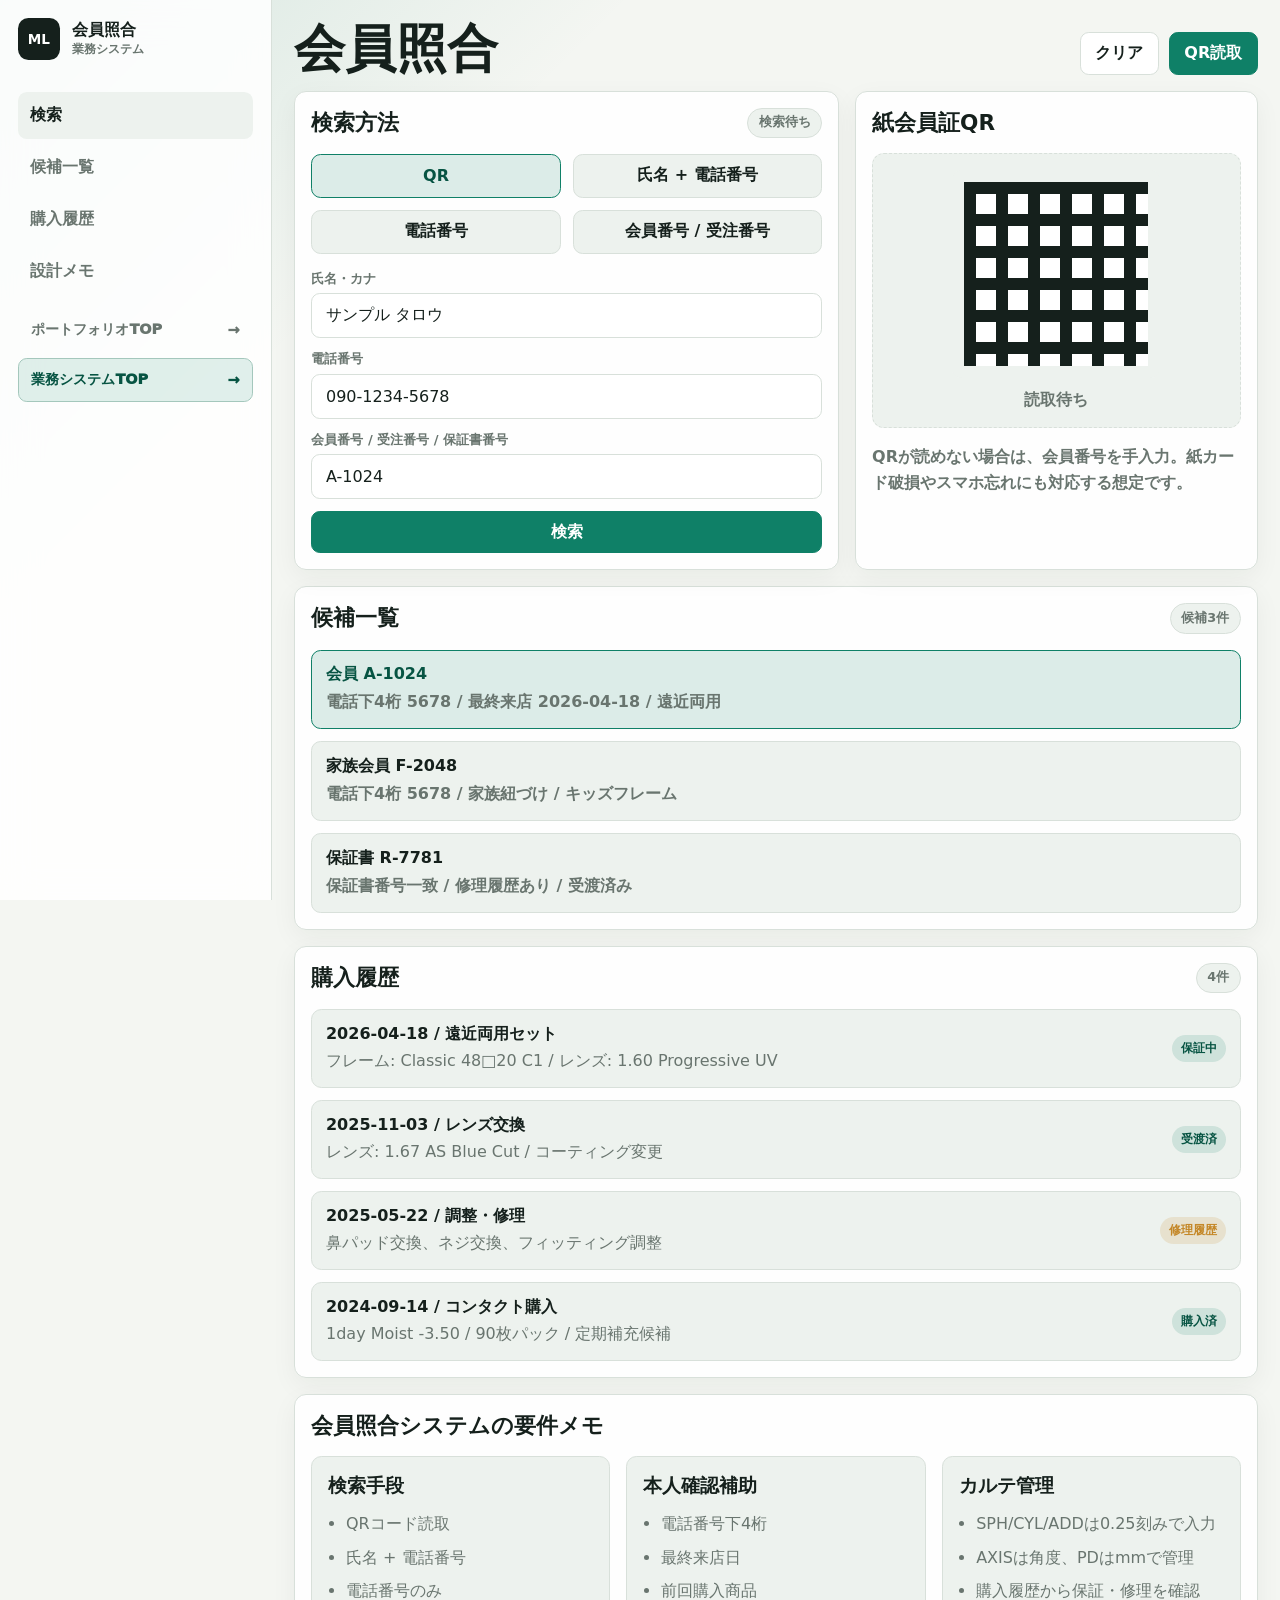
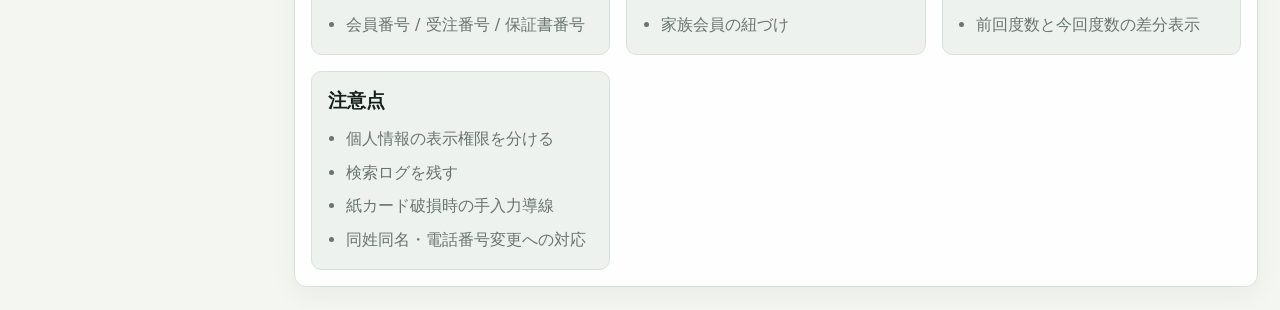
==== commit 73d5e6d0: "Show member records in modal" ====
--- a/demos/member-lookup-system.html
+++ b/demos/member-lookup-system.html
@@ -23,7 +23,6 @@
         <nav class="side-nav" aria-label="会員照合ナビゲーション">
           <a class="active" href="#search">検索</a>
           <a href="#results">候補一覧</a>
-          <a href="#record">会員カルテ</a>
           <a href="#history">購入履歴</a>
           <a href="#requirements">設計メモ</a>
         </nav>
@@ -43,29 +42,6 @@
             <button type="button" class="primary-button" id="scanQr">QR読取</button>
           </div>
         </header>
-
-        <section class="system-flow" aria-label="会員照合の流れ">
-          <article>
-            <span>1</span>
-            <strong>QR読取</strong>
-            <p>紙の会員証、スマホ会員証、保証書、レシートに印字されたQRから会員番号を取得。</p>
-          </article>
-          <article>
-            <span>2</span>
-            <strong>手入力検索</strong>
-            <p>氏名と電話番号、電話番号のみ、会員番号、受注番号、保証書番号から候補を検索。</p>
-          </article>
-          <article>
-            <span>3</span>
-            <strong>候補確認</strong>
-            <p>同姓同名や家族共有番号に備え、電話下4桁、最終来店日、購入履歴で照合。</p>
-          </article>
-          <article>
-            <span>4</span>
-            <strong>カルテ表示</strong>
-            <p>レンズ度数、PD、乱視、特殊属性、購入履歴、保証/修理履歴を接客に使える形で表示。</p>
-          </article>
-        </section>
 
         <section class="lookup-layout" id="search">
           <article class="panel lookup-panel">
@@ -120,80 +96,18 @@
             <span class="live-badge" id="resultCount">候補3件</span>
           </div>
           <div class="candidate-list">
-            <button type="button" class="candidate-card active" data-member="A-1024">
+            <button type="button" class="candidate-card active" data-member="A-1024" data-member-label="会員 A-1024">
               <strong>会員 A-1024</strong>
               <span>電話下4桁 5678 / 最終来店 2026-04-18 / 遠近両用</span>
             </button>
-            <button type="button" class="candidate-card" data-member="F-2048">
+            <button type="button" class="candidate-card" data-member="F-2048" data-member-label="家族会員 F-2048">
               <strong>家族会員 F-2048</strong>
               <span>電話下4桁 5678 / 家族紐づけ / キッズフレーム</span>
             </button>
-            <button type="button" class="candidate-card" data-member="R-7781">
+            <button type="button" class="candidate-card" data-member="R-7781" data-member-label="保証書 R-7781">
               <strong>保証書 R-7781</strong>
               <span>保証書番号一致 / 修理履歴あり / 受渡済み</span>
             </button>
-          </div>
-        </section>
-
-        <section class="panel member-record-panel" id="record">
-          <div class="panel-heading">
-            <div>
-              <h2>会員カルテ</h2>
-            </div>
-            <span class="live-badge" id="selectedMember">A-1024</span>
-          </div>
-          <div class="record-grid">
-            <article>
-              <h3>レンズ度数</h3>
-              <div class="prescription-table-wrap">
-                <table class="prescription-table">
-                  <thead>
-                    <tr>
-                      <th>眼</th>
-                      <th>SPH</th>
-                      <th>CYL</th>
-                      <th>AXIS</th>
-                      <th>ADD</th>
-                    </tr>
-                  </thead>
-                  <tbody>
-                    <tr>
-                      <td>R</td>
-                      <td>-2.25</td>
-                      <td>-0.75</td>
-                      <td>180</td>
-                      <td>+1.50</td>
-                    </tr>
-                    <tr>
-                      <td>L</td>
-                      <td>-2.00</td>
-                      <td>-0.50</td>
-                      <td>170</td>
-                      <td>+1.50</td>
-                    </tr>
-                  </tbody>
-                </table>
-              </div>
-              <p class="helper-text">SPH/CYL/ADDは0.25刻み、AXISは角度で管理。PDは 63.5mm。</p>
-            </article>
-            <article>
-              <h3>特殊属性</h3>
-              <ul class="attribute-list">
-                <li>遠近両用提案対象</li>
-                <li>ブルーライトカット希望</li>
-                <li>鼻パッド調整が必要</li>
-                <li>家族会員あり</li>
-              </ul>
-            </article>
-            <article>
-              <h3>購入・保証履歴</h3>
-              <ul class="attribute-list">
-                <li>最新処方: 2026-04-18</li>
-                <li>保証: 2027-04まで</li>
-                <li>修理: ネジ交換 1回</li>
-                <li>前回購入: 遠近両用セット</li>
-              </ul>
-            </article>
           </div>
         </section>
 
@@ -281,6 +195,71 @@
             </article>
           </div>
         </section>
+
+        <div class="member-modal" id="memberModal" role="dialog" aria-modal="true" aria-labelledby="memberModalTitle" hidden>
+          <div class="member-modal-card">
+            <div class="modal-heading">
+              <div>
+                <h2 id="memberModalTitle">会員カルテ</h2>
+                <span id="selectedMember">A-1024</span>
+              </div>
+              <button type="button" class="icon-button" id="closeMemberModal" aria-label="会員カルテを閉じる">×</button>
+            </div>
+            <div class="record-grid">
+              <article>
+                <h3>レンズ度数</h3>
+                <div class="prescription-table-wrap">
+                  <table class="prescription-table">
+                    <thead>
+                      <tr>
+                        <th>眼</th>
+                        <th>SPH</th>
+                        <th>CYL</th>
+                        <th>AXIS</th>
+                        <th>ADD</th>
+                      </tr>
+                    </thead>
+                    <tbody>
+                      <tr>
+                        <td>R</td>
+                        <td>-2.25</td>
+                        <td>-0.75</td>
+                        <td>180</td>
+                        <td>+1.50</td>
+                      </tr>
+                      <tr>
+                        <td>L</td>
+                        <td>-2.00</td>
+                        <td>-0.50</td>
+                        <td>170</td>
+                        <td>+1.50</td>
+                      </tr>
+                    </tbody>
+                  </table>
+                </div>
+                <p class="helper-text">SPH/CYL/ADDは0.25刻み、AXISは角度で管理。PDは 63.5mm。</p>
+              </article>
+              <article>
+                <h3>特殊属性</h3>
+                <ul class="attribute-list">
+                  <li>遠近両用提案対象</li>
+                  <li>ブルーライトカット希望</li>
+                  <li>鼻パッド調整が必要</li>
+                  <li>家族会員あり</li>
+                </ul>
+              </article>
+              <article>
+                <h3>購入・保証履歴</h3>
+                <ul class="attribute-list">
+                  <li>最新処方: 2026-04-18</li>
+                  <li>保証: 2027-04まで</li>
+                  <li>修理: ネジ交換 1回</li>
+                  <li>前回購入: 遠近両用セット</li>
+                </ul>
+              </article>
+            </div>
+          </div>
+        </div>
       </main>
     </div>
 
--- a/src/optical-demo.css
+++ b/src/optical-demo.css
@@ -1577,6 +1577,50 @@
 
 .record-grid h3 {
   margin: 0 0 0.75rem;
+}
+
+.member-modal {
+  position: fixed;
+  inset: 0;
+  z-index: 40;
+  display: grid;
+  place-items: center;
+  padding: 1.25rem;
+  background: rgba(21, 32, 28, 0.42);
+}
+
+.member-modal[hidden] {
+  display: none;
+}
+
+.member-modal-card {
+  width: min(58rem, 100%);
+  max-height: min(44rem, calc(100vh - 2.5rem));
+  overflow: auto;
+  border: 1px solid var(--line);
+  border-radius: 0.75rem;
+  padding: 1rem;
+  background: var(--panel);
+  box-shadow: 0 28px 70px rgba(21, 32, 28, 0.24);
+}
+
+.modal-heading {
+  display: flex;
+  align-items: flex-start;
+  justify-content: space-between;
+  gap: 1rem;
+  margin-bottom: 1rem;
+}
+
+.modal-heading h2 {
+  margin: 0;
+}
+
+.modal-heading span {
+  display: block;
+  margin-top: 0.35rem;
+  color: var(--muted);
+  font-weight: 900;
 }
 
 .attribute-list {
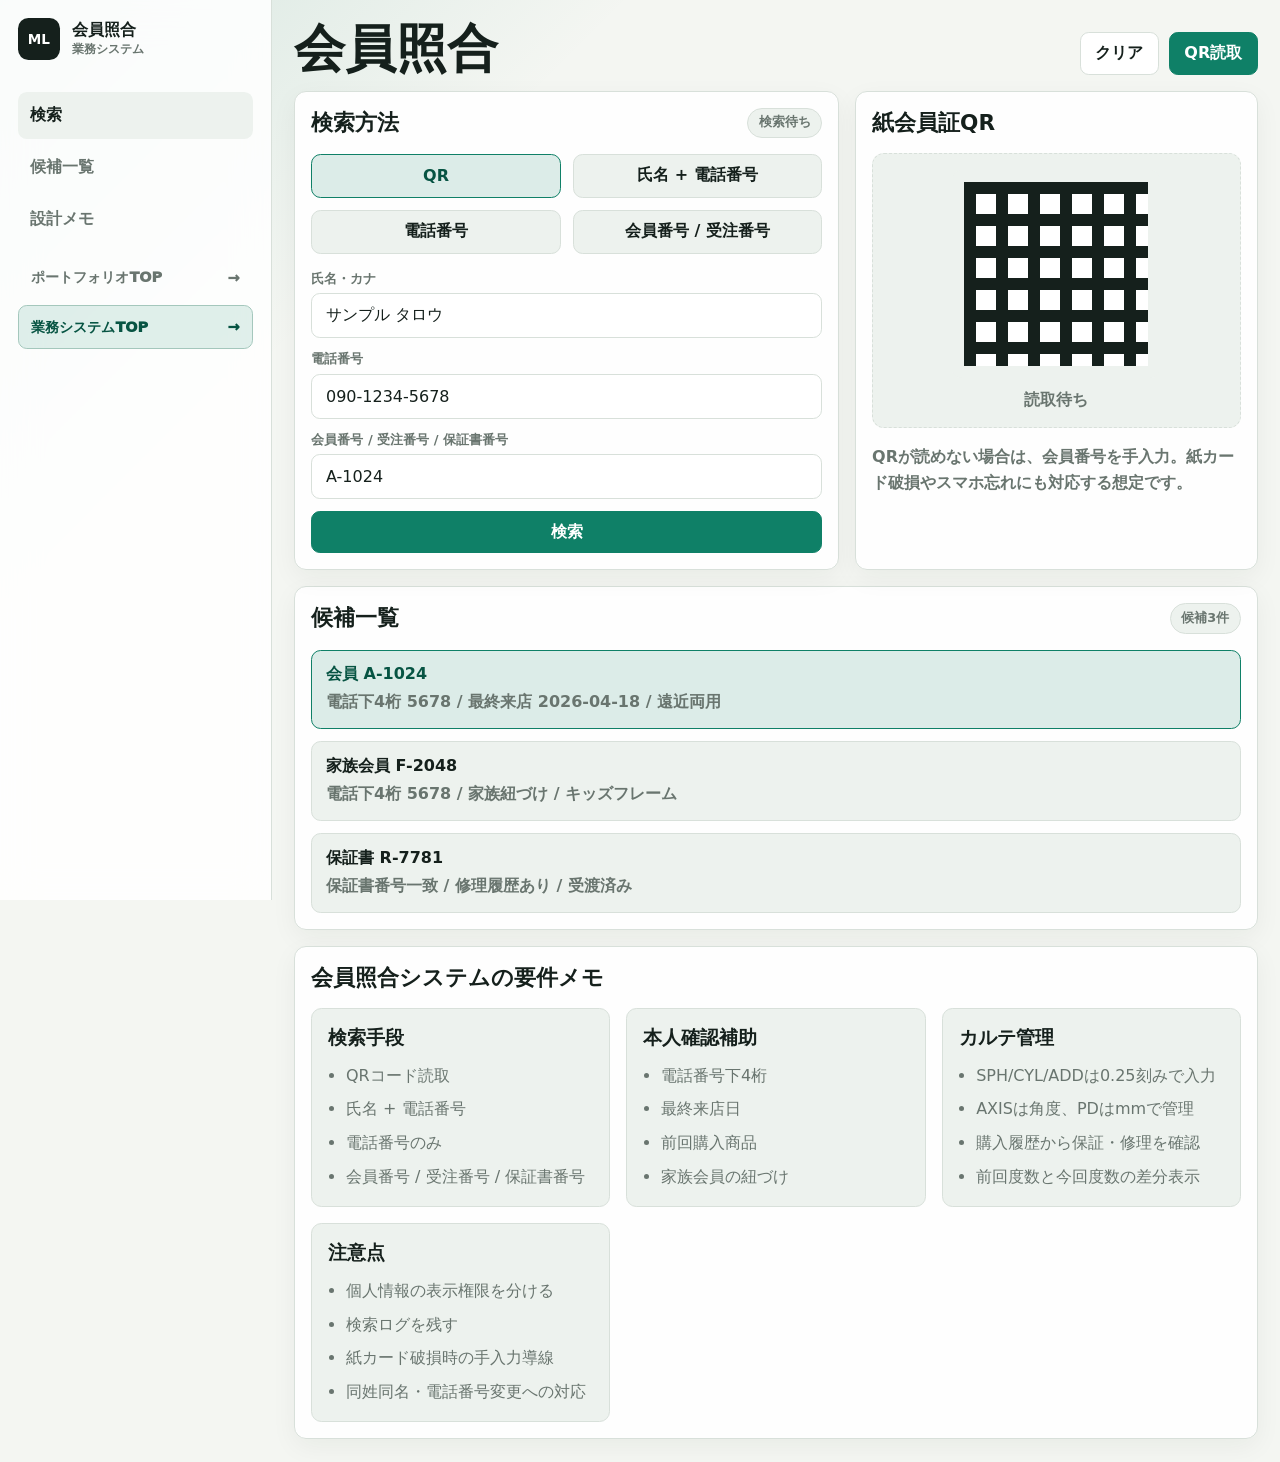
==== commit 2344f01e: "Add PD to member prescription table" ====
--- a/demos/member-lookup-system.html
+++ b/demos/member-lookup-system.html
@@ -23,7 +23,6 @@
         <nav class="side-nav" aria-label="会員照合ナビゲーション">
           <a class="active" href="#search">検索</a>
           <a href="#results">候補一覧</a>
-          <a href="#history">購入履歴</a>
           <a href="#requirements">設計メモ</a>
         </nav>
         <div class="home-links" aria-label="戻りリンク">
@@ -111,41 +110,66 @@
           </div>
         </section>
 
-        <section class="panel purchase-history-panel" id="history">
+        <section class="panel member-record-panel" id="memberRecord" hidden>
           <div class="panel-heading">
             <div>
-              <h2>購入履歴</h2>
-            </div>
-            <span class="live-badge">4件</span>
-          </div>
-          <div class="history-list">
-            <article>
-              <div>
-                <strong>2026-04-18 / 遠近両用セット</strong>
-                <p>フレーム: Classic 48□20 C1 / レンズ: 1.60 Progressive UV</p>
+              <h2>会員カルテ</h2>
+            </div>
+            <span class="live-badge" id="selectedMember">A-1024</span>
+          </div>
+          <div class="record-grid">
+            <article>
+              <h3>レンズ度数</h3>
+              <div class="prescription-table-wrap">
+                <table class="prescription-table">
+                  <thead>
+                    <tr>
+                      <th>眼</th>
+                      <th>SPH</th>
+                      <th>CYL</th>
+                      <th>AXIS</th>
+                      <th>ADD</th>
+                      <th>PD</th>
+                    </tr>
+                  </thead>
+                  <tbody>
+                    <tr>
+                      <td>R</td>
+                      <td>-2.25</td>
+                      <td>-0.75</td>
+                      <td>180</td>
+                      <td>+1.50</td>
+                      <td>31.5</td>
+                    </tr>
+                    <tr>
+                      <td>L</td>
+                      <td>-2.00</td>
+                      <td>-0.50</td>
+                      <td>170</td>
+                      <td>+1.50</td>
+                      <td>32.0</td>
+                    </tr>
+                  </tbody>
+                </table>
               </div>
-              <span class="pill ok">保証中</span>
-            </article>
-            <article>
-              <div>
-                <strong>2025-11-03 / レンズ交換</strong>
-                <p>レンズ: 1.67 AS Blue Cut / コーティング変更</p>
-              </div>
-              <span class="pill ok">受渡済</span>
-            </article>
-            <article>
-              <div>
-                <strong>2025-05-22 / 調整・修理</strong>
-                <p>鼻パッド交換、ネジ交換、フィッティング調整</p>
-              </div>
-              <span class="pill warn">修理履歴</span>
-            </article>
-            <article>
-              <div>
-                <strong>2024-09-14 / コンタクト購入</strong>
-                <p>1day Moist -3.50 / 90枚パック / 定期補充候補</p>
-              </div>
-              <span class="pill ok">購入済</span>
+            </article>
+            <article>
+              <h3>特殊属性</h3>
+              <ul class="attribute-list">
+                <li>遠近両用提案対象</li>
+                <li>ブルーライトカット希望</li>
+                <li>鼻パッド調整が必要</li>
+                <li>家族会員あり</li>
+              </ul>
+            </article>
+            <article>
+              <h3>購入・保証履歴</h3>
+              <ul class="attribute-list">
+                <li>2026-04-18: 遠近両用セット / 保証中</li>
+                <li>2025-11-03: レンズ交換 / 受渡済</li>
+                <li>2025-05-22: 鼻パッド交換、ネジ交換</li>
+                <li>2024-09-14: コンタクト購入</li>
+              </ul>
             </article>
           </div>
         </section>
@@ -196,70 +220,6 @@
           </div>
         </section>
 
-        <div class="member-modal" id="memberModal" role="dialog" aria-modal="true" aria-labelledby="memberModalTitle" hidden>
-          <div class="member-modal-card">
-            <div class="modal-heading">
-              <div>
-                <h2 id="memberModalTitle">会員カルテ</h2>
-                <span id="selectedMember">A-1024</span>
-              </div>
-              <button type="button" class="icon-button" id="closeMemberModal" aria-label="会員カルテを閉じる">×</button>
-            </div>
-            <div class="record-grid">
-              <article>
-                <h3>レンズ度数</h3>
-                <div class="prescription-table-wrap">
-                  <table class="prescription-table">
-                    <thead>
-                      <tr>
-                        <th>眼</th>
-                        <th>SPH</th>
-                        <th>CYL</th>
-                        <th>AXIS</th>
-                        <th>ADD</th>
-                      </tr>
-                    </thead>
-                    <tbody>
-                      <tr>
-                        <td>R</td>
-                        <td>-2.25</td>
-                        <td>-0.75</td>
-                        <td>180</td>
-                        <td>+1.50</td>
-                      </tr>
-                      <tr>
-                        <td>L</td>
-                        <td>-2.00</td>
-                        <td>-0.50</td>
-                        <td>170</td>
-                        <td>+1.50</td>
-                      </tr>
-                    </tbody>
-                  </table>
-                </div>
-                <p class="helper-text">SPH/CYL/ADDは0.25刻み、AXISは角度で管理。PDは 63.5mm。</p>
-              </article>
-              <article>
-                <h3>特殊属性</h3>
-                <ul class="attribute-list">
-                  <li>遠近両用提案対象</li>
-                  <li>ブルーライトカット希望</li>
-                  <li>鼻パッド調整が必要</li>
-                  <li>家族会員あり</li>
-                </ul>
-              </article>
-              <article>
-                <h3>購入・保証履歴</h3>
-                <ul class="attribute-list">
-                  <li>最新処方: 2026-04-18</li>
-                  <li>保証: 2027-04まで</li>
-                  <li>修理: ネジ交換 1回</li>
-                  <li>前回購入: 遠近両用セット</li>
-                </ul>
-              </article>
-            </div>
-          </div>
-        </div>
       </main>
     </div>
 
